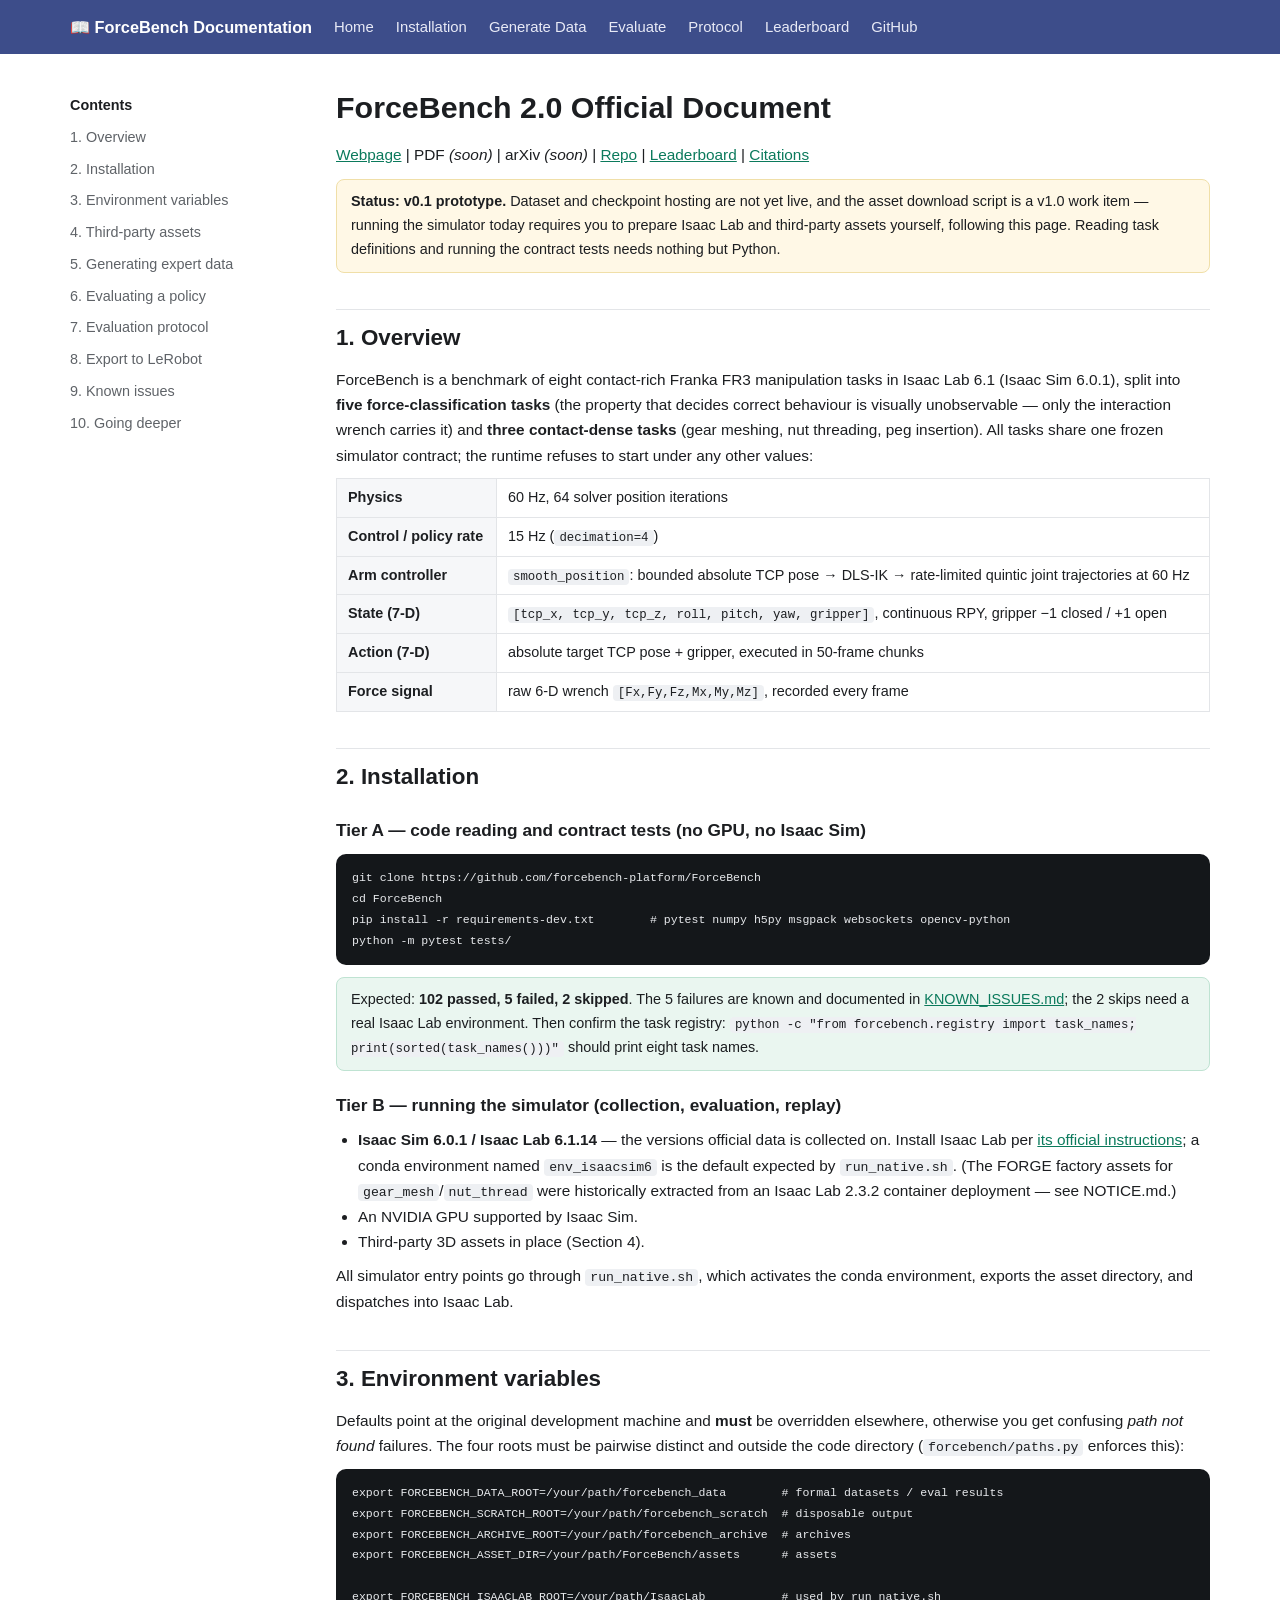
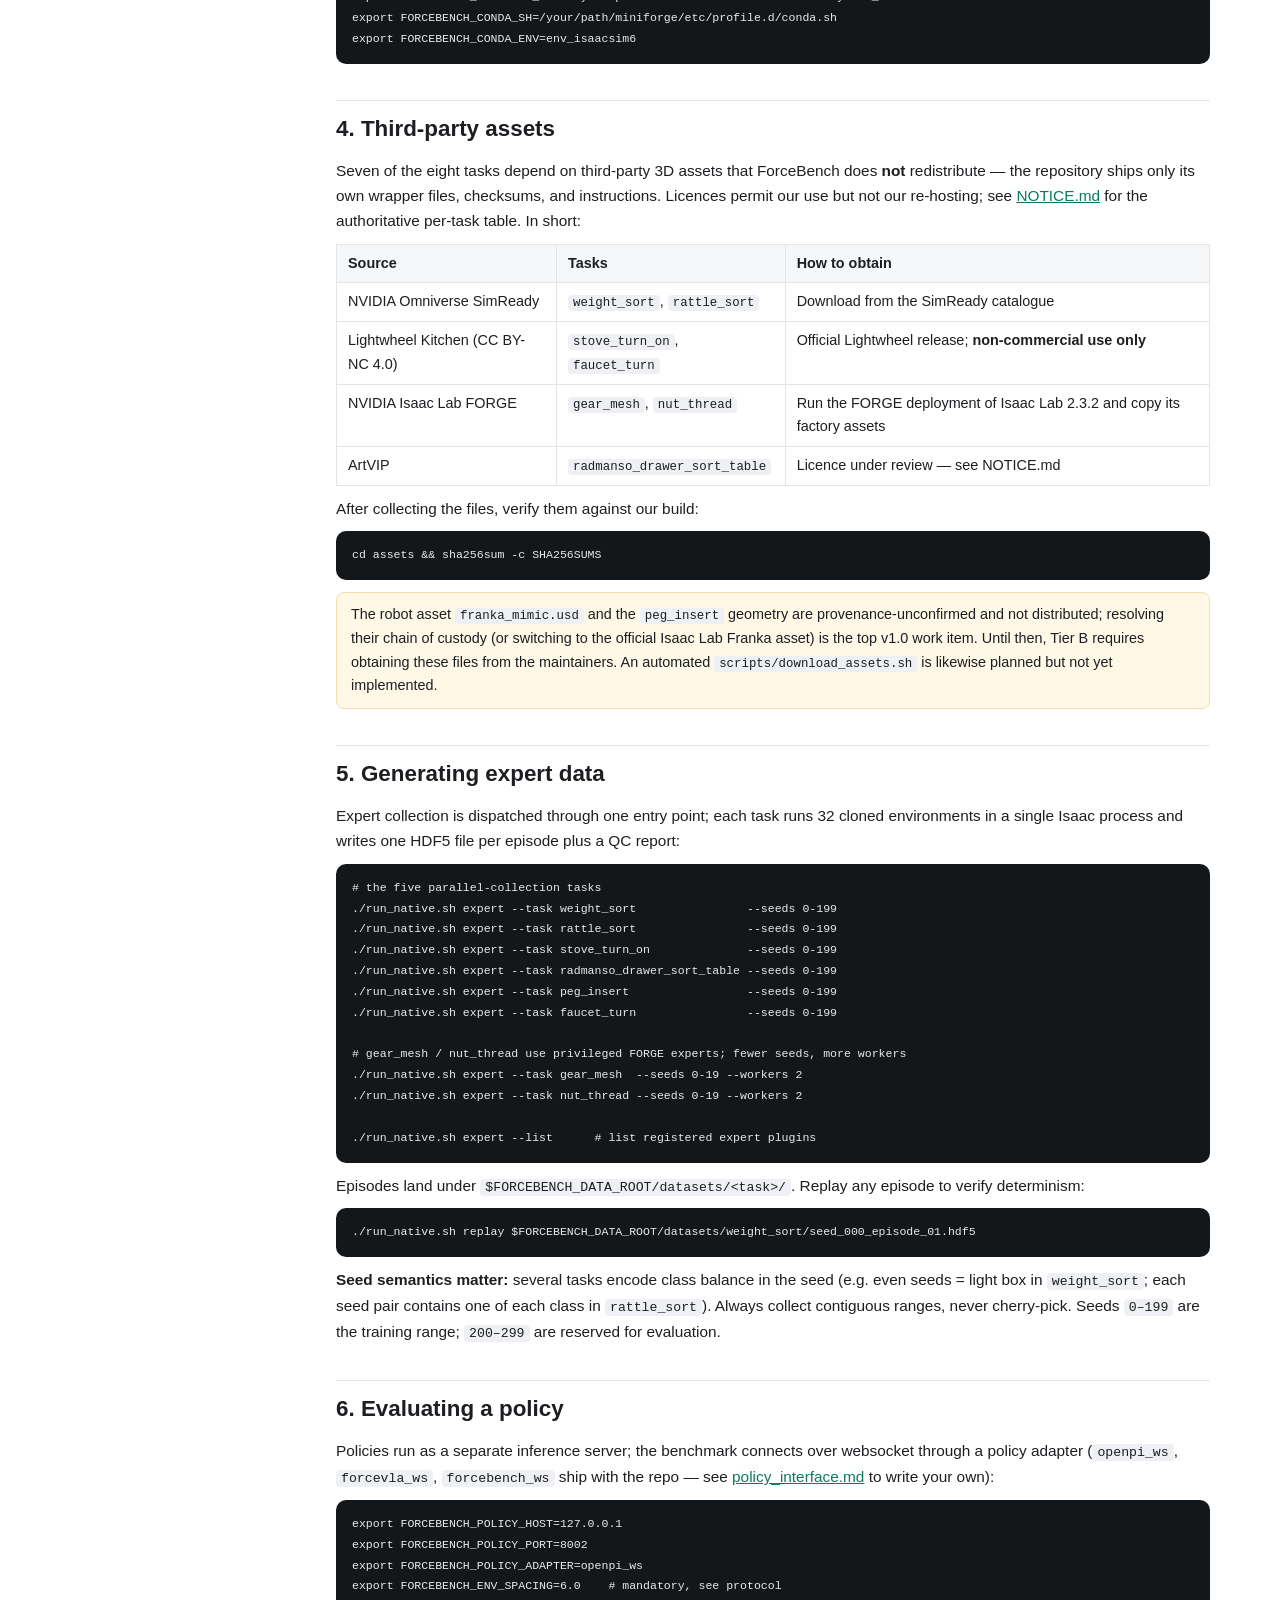
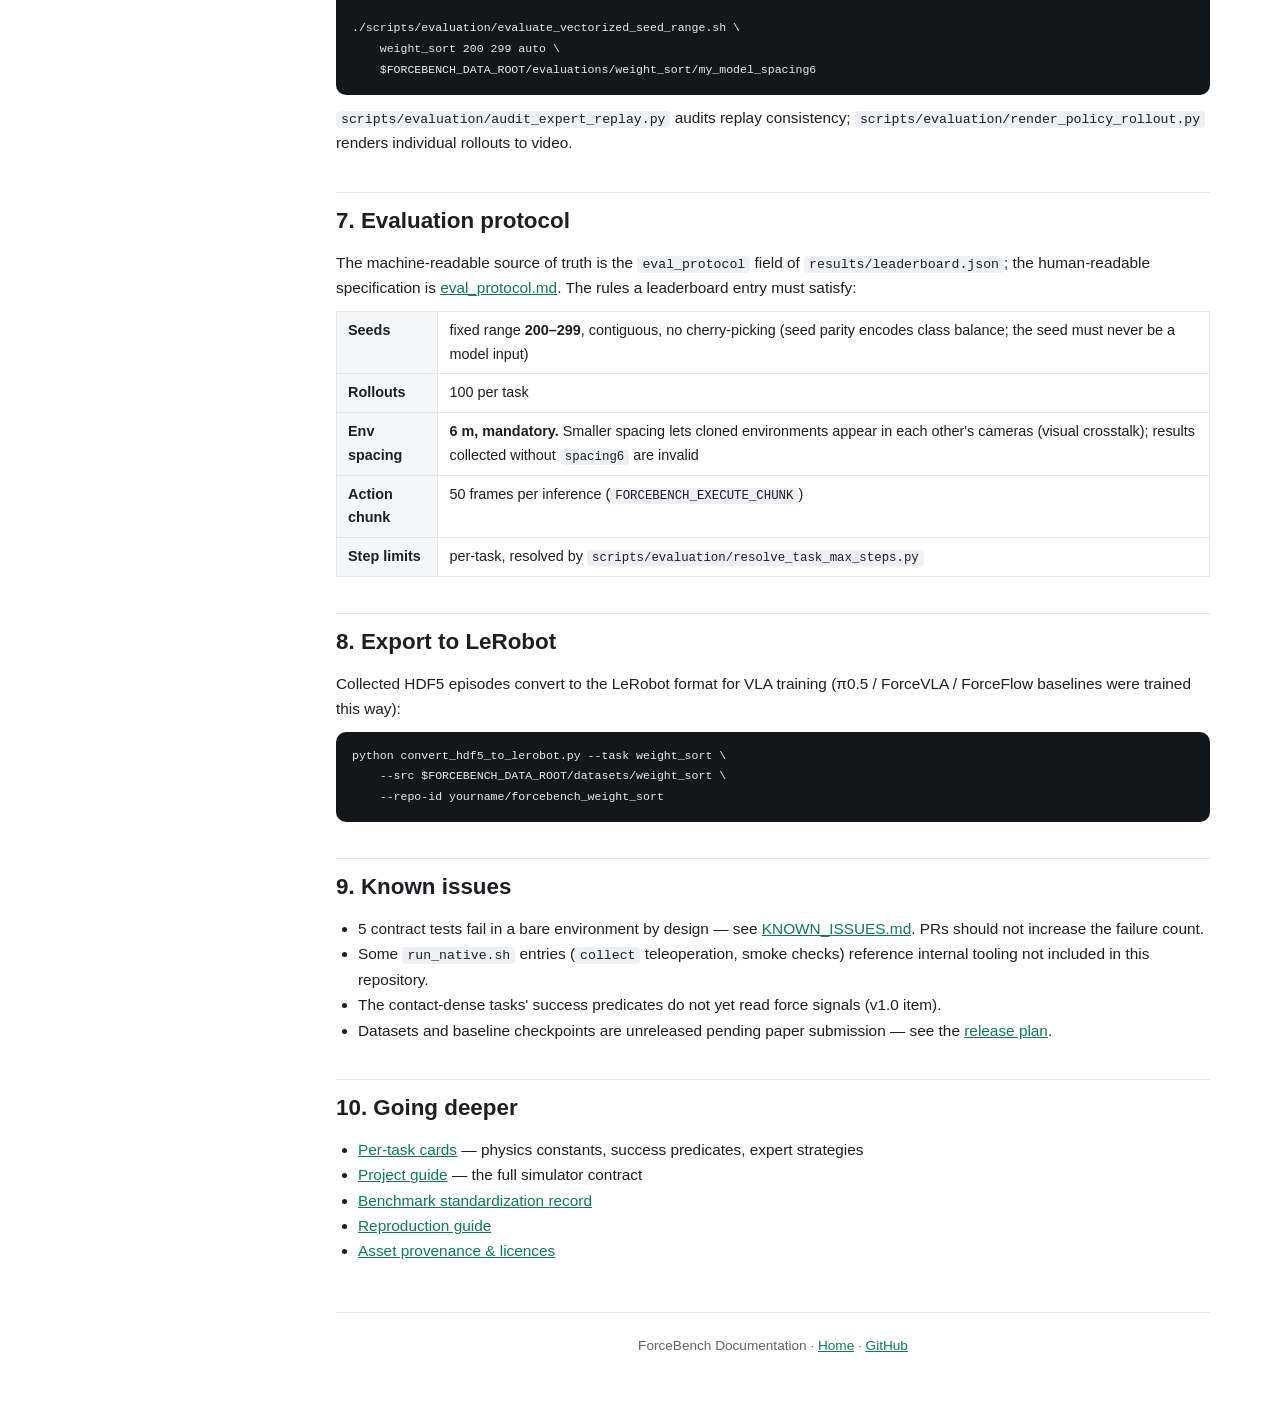
==== doc/index.html @ afa273bd "ForceBench website: landing, document, leaderboard Moved from pkuhanxuan/ForceBench web/ to the orga" ====
<!DOCTYPE html>
<html lang="en">
<head>
<meta charset="utf-8">
<meta name="viewport" content="width=device-width, initial-scale=1">
<title>ForceBench Documentation</title>
<style>
  :root{--ink:#1c1e21;--muted:#5f6368;--accent:#0b7a5c;--accent2:#5b4b8a;
        --bar:#3d4d8a;--card:#f6f7f9;--line:#e3e5e8}
  *{box-sizing:border-box;margin:0;padding:0}
  body{font-family:-apple-system,"Segoe UI",Roboto,Helvetica,Arial,sans-serif;color:var(--ink);line-height:1.65;background:#fff}
  nav{background:var(--bar);color:#fff;position:sticky;top:0;z-index:5}
  nav .inner{max-width:1180px;margin:0 auto;padding:0 20px;display:flex;align-items:center;gap:22px;height:54px;flex-wrap:wrap}
  nav a{color:#e8eaf6;text-decoration:none;font-size:.93rem}
  nav a:hover{color:#fff}
  nav .brand{font-weight:700;font-size:1.02rem;color:#fff}
  .layout{max-width:1180px;margin:0 auto;padding:28px 20px;display:grid;grid-template-columns:230px minmax(0,1fr);gap:36px}
  aside{position:sticky;top:70px;align-self:start;font-size:.9rem}
  aside a{display:block;color:var(--muted);text-decoration:none;padding:4px 0}
  aside a:hover{color:var(--accent)}
  aside .h{font-weight:700;color:var(--ink);margin:12px 0 4px}
  main h1{font-size:1.9rem;margin-bottom:10px}
  main h2{font-size:1.4rem;margin:36px 0 10px;padding-top:10px;border-top:1px solid var(--line)}
  main h3{font-size:1.08rem;margin:20px 0 6px}
  main p,main li{font-size:.96rem}
  main ul,main ol{padding-left:22px;margin:8px 0}
  .tablewrap{overflow-x:auto;margin:10px 0}
  table{border-collapse:collapse;width:100%;font-size:.9rem}
  th,td{border:1px solid var(--line);padding:7px 11px;text-align:left;vertical-align:top}
  th{background:var(--card)}
  code{font-family:Consolas,Menlo,monospace;font-size:.86em;background:#eef0f3;padding:1px 5px;border-radius:4px}
  pre{background:#14171a;color:#e8eaed;border-radius:10px;padding:14px 16px;overflow-x:auto;
      font-family:Consolas,Menlo,monospace;font-size:.84rem;line-height:1.55;margin:10px 0}
  pre code{background:none;padding:0;color:inherit}
  .note{background:#fff8e6;border:1px solid #f0dfa8;border-radius:8px;padding:10px 14px;font-size:.9rem;margin:12px 0}
  .ok{background:#eaf6f0;border:1px solid #bfe3d2;border-radius:8px;padding:10px 14px;font-size:.9rem;margin:12px 0}
  a{color:var(--accent)}
  footer{border-top:1px solid var(--line);margin-top:48px;padding:22px 0;text-align:center;color:var(--muted);font-size:.85rem}
  @media(max-width:820px){.layout{grid-template-columns:1fr}aside{position:static}}
</style>
</head>
<body>
<nav><div class="inner">
  <a class="brand" href="../index.html">&#128214; ForceBench Documentation</a>
  <a href="../index.html">Home</a>
  <a href="#install">Installation</a>
  <a href="#generate">Generate Data</a>
  <a href="#evaluate">Evaluate</a>
  <a href="#protocol">Protocol</a>
  <a href="../leaderboard.html">Leaderboard</a>
  <a href="https://github.com/forcebench-platform/ForceBench">GitHub</a>
</div></nav>

<div class="layout">
<aside>
  <div class="h">Contents</div>
  <a href="#overview">1. Overview</a>
  <a href="#install">2. Installation</a>
  <a href="#env">3. Environment variables</a>
  <a href="#assets">4. Third-party assets</a>
  <a href="#generate">5. Generating expert data</a>
  <a href="#evaluate">6. Evaluating a policy</a>
  <a href="#protocol">7. Evaluation protocol</a>
  <a href="#lerobot">8. Export to LeRobot</a>
  <a href="#issues">9. Known issues</a>
  <a href="#deeper">10. Going deeper</a>
</aside>

<main>
<h1>ForceBench 2.0 Official Document</h1>
<p><a href="../index.html">Webpage</a> | PDF <i>(soon)</i> | arXiv <i>(soon)</i> |
<a href="https://github.com/forcebench-platform/ForceBench">Repo</a> |
<a href="../leaderboard.html">Leaderboard</a> |
<a href="../index.html#citation">Citations</a></p>

<div class="note"><b>Status: v0.1 prototype.</b> Dataset and checkpoint hosting are not yet live, and
the asset download script is a v1.0 work item &mdash; running the simulator today requires you to
prepare Isaac&nbsp;Lab and third-party assets yourself, following this page. Reading task definitions
and running the contract tests needs nothing but Python.</div>

<h2 id="overview">1. Overview</h2>
<p>ForceBench is a benchmark of eight contact-rich Franka&nbsp;FR3 manipulation tasks in
Isaac&nbsp;Lab&nbsp;6.1 (Isaac&nbsp;Sim&nbsp;6.0.1), split into <b>five force-classification tasks</b> (the property that decides correct
behaviour is visually unobservable &mdash; only the interaction wrench carries it) and
<b>three contact-dense tasks</b> (gear meshing, nut threading, peg insertion). All tasks share one
frozen simulator contract; the runtime refuses to start under any other values:</p>
<div class="tablewrap"><table>
<tr><th>Physics</th><td>60&nbsp;Hz, 64 solver position iterations</td></tr>
<tr><th>Control / policy rate</th><td>15&nbsp;Hz (<code>decimation=4</code>)</td></tr>
<tr><th>Arm controller</th><td><code>smooth_position</code>: bounded absolute TCP pose &rarr; DLS-IK &rarr; rate-limited quintic joint trajectories at 60&nbsp;Hz</td></tr>
<tr><th>State (7-D)</th><td><code>[tcp_x, tcp_y, tcp_z, roll, pitch, yaw, gripper]</code>, continuous RPY, gripper &minus;1 closed / +1 open</td></tr>
<tr><th>Action (7-D)</th><td>absolute target TCP pose + gripper, executed in 50-frame chunks</td></tr>
<tr><th>Force signal</th><td>raw 6-D wrench <code>[Fx,Fy,Fz,Mx,My,Mz]</code>, recorded every frame</td></tr>
</table></div>

<h2 id="install">2. Installation</h2>
<h3>Tier A &mdash; code reading and contract tests (no GPU, no Isaac Sim)</h3>
<pre><code>git clone https://github.com/forcebench-platform/ForceBench
cd ForceBench
pip install -r requirements-dev.txt        # pytest numpy h5py msgpack websockets opencv-python
python -m pytest tests/</code></pre>
<div class="ok">Expected: <b>102 passed, 5 failed, 2 skipped</b>. The 5 failures are known and
documented in <a href="https://github.com/forcebench-platform/ForceBench/blob/main/KNOWN_ISSUES.md">KNOWN_ISSUES.md</a>;
the 2 skips need a real Isaac Lab environment. Then confirm the task registry:
<code>python -c "from forcebench.registry import task_names; print(sorted(task_names()))"</code>
should print eight task names.</div>

<h3>Tier B &mdash; running the simulator (collection, evaluation, replay)</h3>
<ul>
  <li><b>Isaac Sim 6.0.1 / Isaac Lab 6.1.14</b> &mdash; the versions official data is collected on.
      Install Isaac Lab per
      <a href="https://isaac-sim.github.io/IsaacLab/">its official instructions</a>; a conda environment
      named <code>env_isaacsim6</code> is the default expected by <code>run_native.sh</code>.
      (The FORGE factory assets for <code>gear_mesh</code>/<code>nut_thread</code> were historically
      extracted from an Isaac&nbsp;Lab&nbsp;2.3.2 container deployment &mdash; see NOTICE.md.)</li>
  <li>An NVIDIA GPU supported by Isaac Sim.</li>
  <li>Third-party 3D assets in place (Section 4).</li>
</ul>
<p>All simulator entry points go through <code>run_native.sh</code>, which activates the conda
environment, exports the asset directory, and dispatches into Isaac Lab.</p>

<h2 id="env">3. Environment variables</h2>
<p>Defaults point at the original development machine and <b>must</b> be overridden elsewhere,
otherwise you get confusing <i>path not found</i> failures. The four roots must be pairwise distinct
and outside the code directory (<code>forcebench/paths.py</code> enforces this):</p>
<pre><code>export FORCEBENCH_DATA_ROOT=/your/path/forcebench_data        # formal datasets / eval results
export FORCEBENCH_SCRATCH_ROOT=/your/path/forcebench_scratch  # disposable output
export FORCEBENCH_ARCHIVE_ROOT=/your/path/forcebench_archive  # archives
export FORCEBENCH_ASSET_DIR=/your/path/ForceBench/assets      # assets

export FORCEBENCH_ISAACLAB_ROOT=/your/path/IsaacLab           # used by run_native.sh
export FORCEBENCH_CONDA_SH=/your/path/miniforge/etc/profile.d/conda.sh
export FORCEBENCH_CONDA_ENV=env_isaacsim6</code></pre>

<h2 id="assets">4. Third-party assets</h2>
<p>Seven of the eight tasks depend on third-party 3D assets that ForceBench does <b>not</b>
redistribute &mdash; the repository ships only its own wrapper files, checksums, and instructions.
Licences permit our use but not our re-hosting; see
<a href="https://github.com/forcebench-platform/ForceBench/blob/main/NOTICE.md">NOTICE.md</a> for the
authoritative per-task table. In short:</p>
<div class="tablewrap"><table>
<tr><th>Source</th><th>Tasks</th><th>How to obtain</th></tr>
<tr><td>NVIDIA Omniverse SimReady</td><td><code>weight_sort</code>, <code>rattle_sort</code></td><td>Download from the SimReady catalogue</td></tr>
<tr><td>Lightwheel Kitchen (CC&nbsp;BY-NC&nbsp;4.0)</td><td><code>stove_turn_on</code>, <code>faucet_turn</code></td><td>Official Lightwheel release; <b>non-commercial use only</b></td></tr>
<tr><td>NVIDIA Isaac Lab FORGE</td><td><code>gear_mesh</code>, <code>nut_thread</code></td><td>Run the FORGE deployment of Isaac Lab 2.3.2 and copy its factory assets</td></tr>
<tr><td>ArtVIP</td><td><code>radmanso_drawer_sort_table</code></td><td>Licence under review &mdash; see NOTICE.md</td></tr>
</table></div>
<p>After collecting the files, verify them against our build:</p>
<pre><code>cd assets &amp;&amp; sha256sum -c SHA256SUMS</code></pre>
<div class="note">The robot asset <code>franka_mimic.usd</code> and the <code>peg_insert</code>
geometry are provenance-unconfirmed and not distributed; resolving their chain of custody (or
switching to the official Isaac Lab Franka asset) is the top v1.0 work item. Until then, Tier B
requires obtaining these files from the maintainers. An automated
<code>scripts/download_assets.sh</code> is likewise planned but not yet implemented.</div>

<h2 id="generate">5. Generating expert data</h2>
<p>Expert collection is dispatched through one entry point; each task runs 32 cloned environments
in a single Isaac process and writes one HDF5 file per episode plus a QC report:</p>
<pre><code># the five parallel-collection tasks
./run_native.sh expert --task weight_sort                --seeds 0-199
./run_native.sh expert --task rattle_sort                --seeds 0-199
./run_native.sh expert --task stove_turn_on              --seeds 0-199
./run_native.sh expert --task radmanso_drawer_sort_table --seeds 0-199
./run_native.sh expert --task peg_insert                 --seeds 0-199
./run_native.sh expert --task faucet_turn                --seeds 0-199

# gear_mesh / nut_thread use privileged FORGE experts; fewer seeds, more workers
./run_native.sh expert --task gear_mesh  --seeds 0-19 --workers 2
./run_native.sh expert --task nut_thread --seeds 0-19 --workers 2

./run_native.sh expert --list      # list registered expert plugins</code></pre>
<p>Episodes land under <code>$FORCEBENCH_DATA_ROOT/datasets/&lt;task&gt;/</code>. Replay any episode to
verify determinism:</p>
<pre><code>./run_native.sh replay $FORCEBENCH_DATA_ROOT/datasets/weight_sort/seed_000_episode_01.hdf5</code></pre>
<p><b>Seed semantics matter:</b> several tasks encode class balance in the seed (e.g. even seeds =
light box in <code>weight_sort</code>; each seed pair contains one of each class in
<code>rattle_sort</code>). Always collect contiguous ranges, never cherry-pick. Seeds
<code>0&ndash;199</code> are the training range; <code>200&ndash;299</code> are reserved for evaluation.</p>

<h2 id="evaluate">6. Evaluating a policy</h2>
<p>Policies run as a separate inference server; the benchmark connects over websocket through a
policy adapter (<code>openpi_ws</code>, <code>forcevla_ws</code>, <code>forcebench_ws</code> ship with
the repo &mdash; see
<a href="https://github.com/forcebench-platform/ForceBench/blob/main/docs/policy_interface.md">policy_interface.md</a>
to write your own):</p>
<pre><code>export FORCEBENCH_POLICY_HOST=127.0.0.1
export FORCEBENCH_POLICY_PORT=8002
export FORCEBENCH_POLICY_ADAPTER=openpi_ws
export FORCEBENCH_ENV_SPACING=6.0    # mandatory, see protocol

./scripts/evaluation/evaluate_vectorized_seed_range.sh \
    weight_sort 200 299 auto \
    $FORCEBENCH_DATA_ROOT/evaluations/weight_sort/my_model_spacing6</code></pre>
<p><code>scripts/evaluation/audit_expert_replay.py</code> audits replay consistency;
<code>scripts/evaluation/render_policy_rollout.py</code> renders individual rollouts to video.</p>

<h2 id="protocol">7. Evaluation protocol</h2>
<p>The machine-readable source of truth is the <code>eval_protocol</code> field of
<code>results/leaderboard.json</code>; the human-readable specification is
<a href="https://github.com/forcebench-platform/ForceBench/blob/main/docs/eval_protocol.md">eval_protocol.md</a>.
The rules a leaderboard entry must satisfy:</p>
<div class="tablewrap"><table>
<tr><th>Seeds</th><td>fixed range <b>200&ndash;299</b>, contiguous, no cherry-picking (seed parity encodes class balance; the seed must never be a model input)</td></tr>
<tr><th>Rollouts</th><td>100 per task</td></tr>
<tr><th>Env spacing</th><td><b>6&nbsp;m, mandatory.</b> Smaller spacing lets cloned environments appear in each other's cameras (visual crosstalk); results collected without <code>spacing6</code> are invalid</td></tr>
<tr><th>Action chunk</th><td>50 frames per inference (<code>FORCEBENCH_EXECUTE_CHUNK</code>)</td></tr>
<tr><th>Step limits</th><td>per-task, resolved by <code>scripts/evaluation/resolve_task_max_steps.py</code></td></tr>
</table></div>

<h2 id="lerobot">8. Export to LeRobot</h2>
<p>Collected HDF5 episodes convert to the LeRobot format for VLA training
(&pi;0.5 / ForceVLA / ForceFlow baselines were trained this way):</p>
<pre><code>python convert_hdf5_to_lerobot.py --task weight_sort \
    --src $FORCEBENCH_DATA_ROOT/datasets/weight_sort \
    --repo-id yourname/forcebench_weight_sort</code></pre>

<h2 id="issues">9. Known issues</h2>
<ul>
  <li>5 contract tests fail in a bare environment by design &mdash; see
      <a href="https://github.com/forcebench-platform/ForceBench/blob/main/KNOWN_ISSUES.md">KNOWN_ISSUES.md</a>.
      PRs should not increase the failure count.</li>
  <li>Some <code>run_native.sh</code> entries (<code>collect</code> teleoperation, smoke checks)
      reference internal tooling not included in this repository.</li>
  <li>The contact-dense tasks' success predicates do not yet read force signals (v1.0 item).</li>
  <li>Datasets and baseline checkpoints are unreleased pending paper submission &mdash; see the
      <a href="https://github.com/forcebench-platform/ForceBench/blob/main/docs/release_plan.md">release plan</a>.</li>
</ul>

<h2 id="deeper">10. Going deeper</h2>
<ul>
  <li><a href="https://github.com/forcebench-platform/ForceBench/blob/main/docs/tasks/README.md">Per-task cards</a> &mdash; physics constants, success predicates, expert strategies</li>
  <li><a href="https://github.com/forcebench-platform/ForceBench/blob/main/docs/developer/project_guide.md">Project guide</a> &mdash; the full simulator contract</li>
  <li><a href="https://github.com/forcebench-platform/ForceBench/blob/main/docs/developer/benchmark_standardization.md">Benchmark standardization record</a></li>
  <li><a href="https://github.com/forcebench-platform/ForceBench/blob/main/docs/reproduce.md">Reproduction guide</a></li>
  <li><a href="https://github.com/forcebench-platform/ForceBench/blob/main/NOTICE.md">Asset provenance &amp; licences</a></li>
</ul>

<footer>ForceBench Documentation &middot; <a href="../index.html">Home</a> &middot;
<a href="https://github.com/forcebench-platform/ForceBench">GitHub</a></footer>
</main>
</div>
</body>
</html>
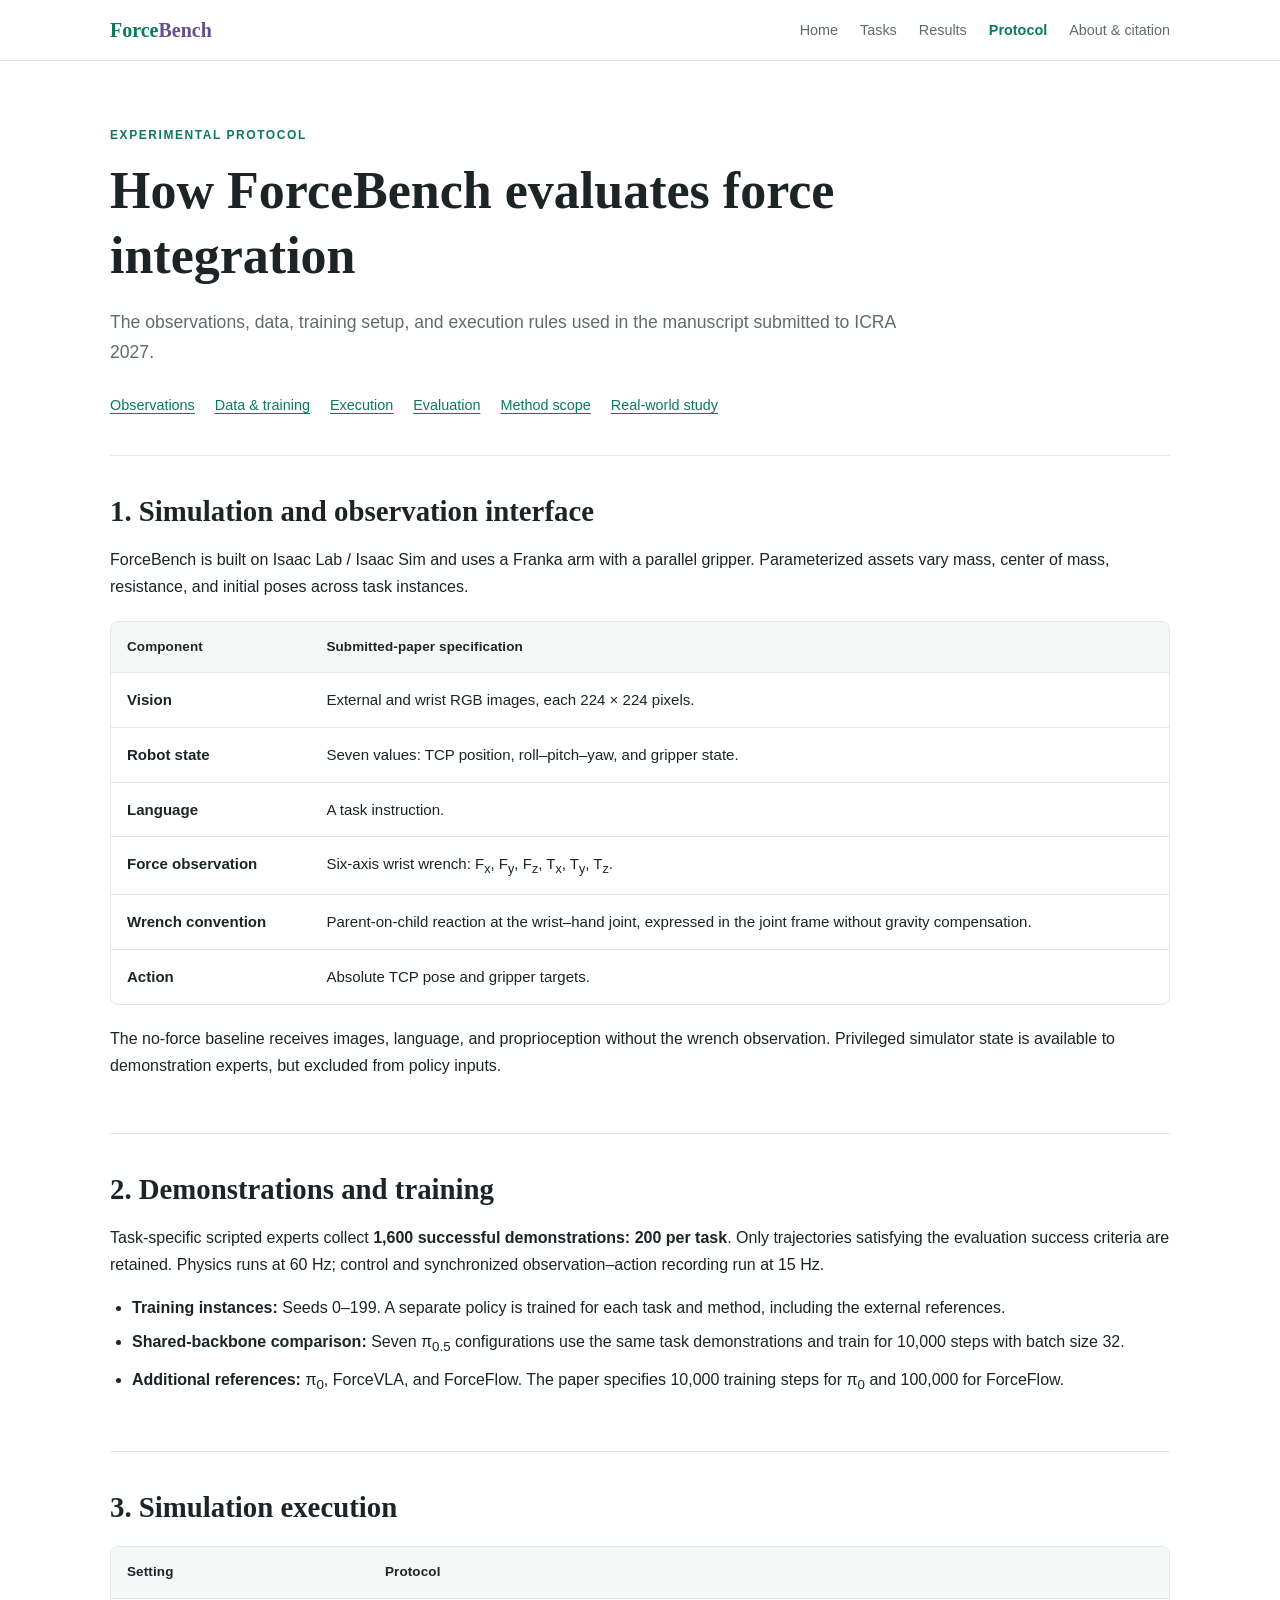
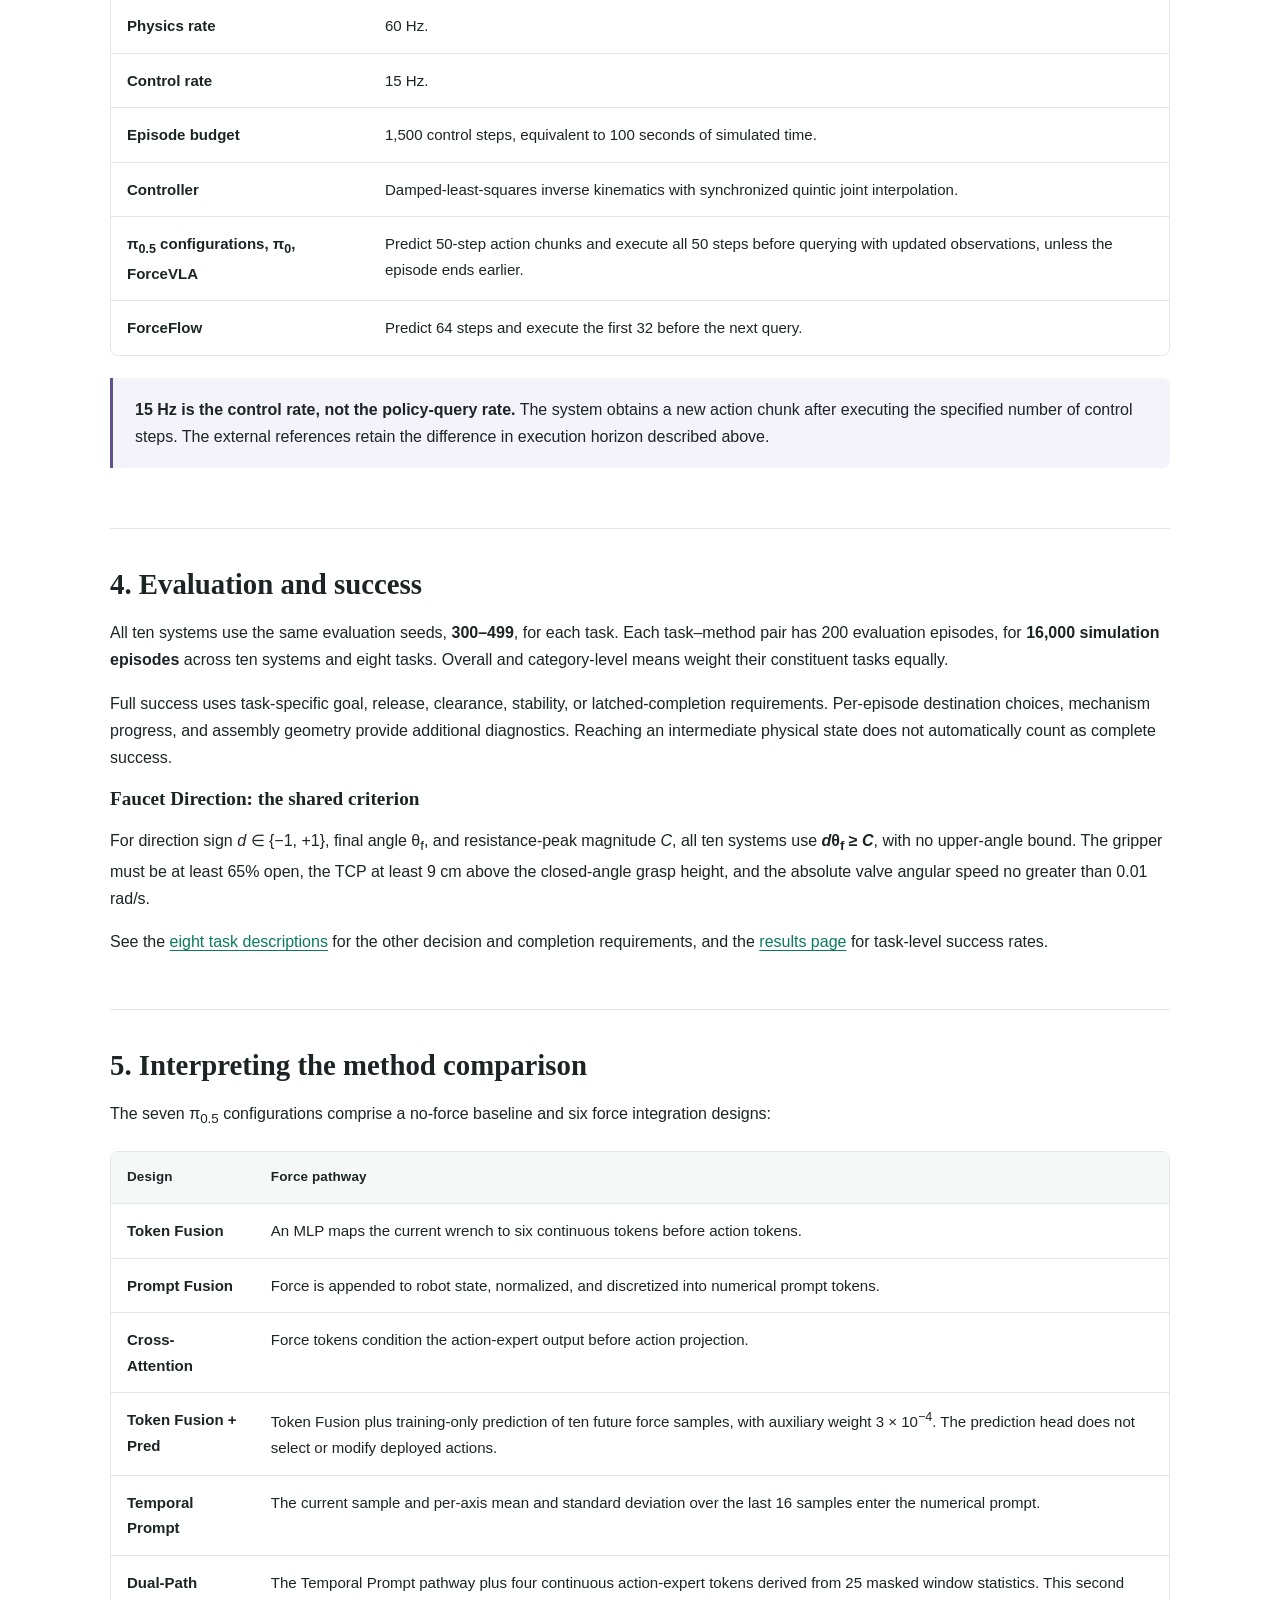
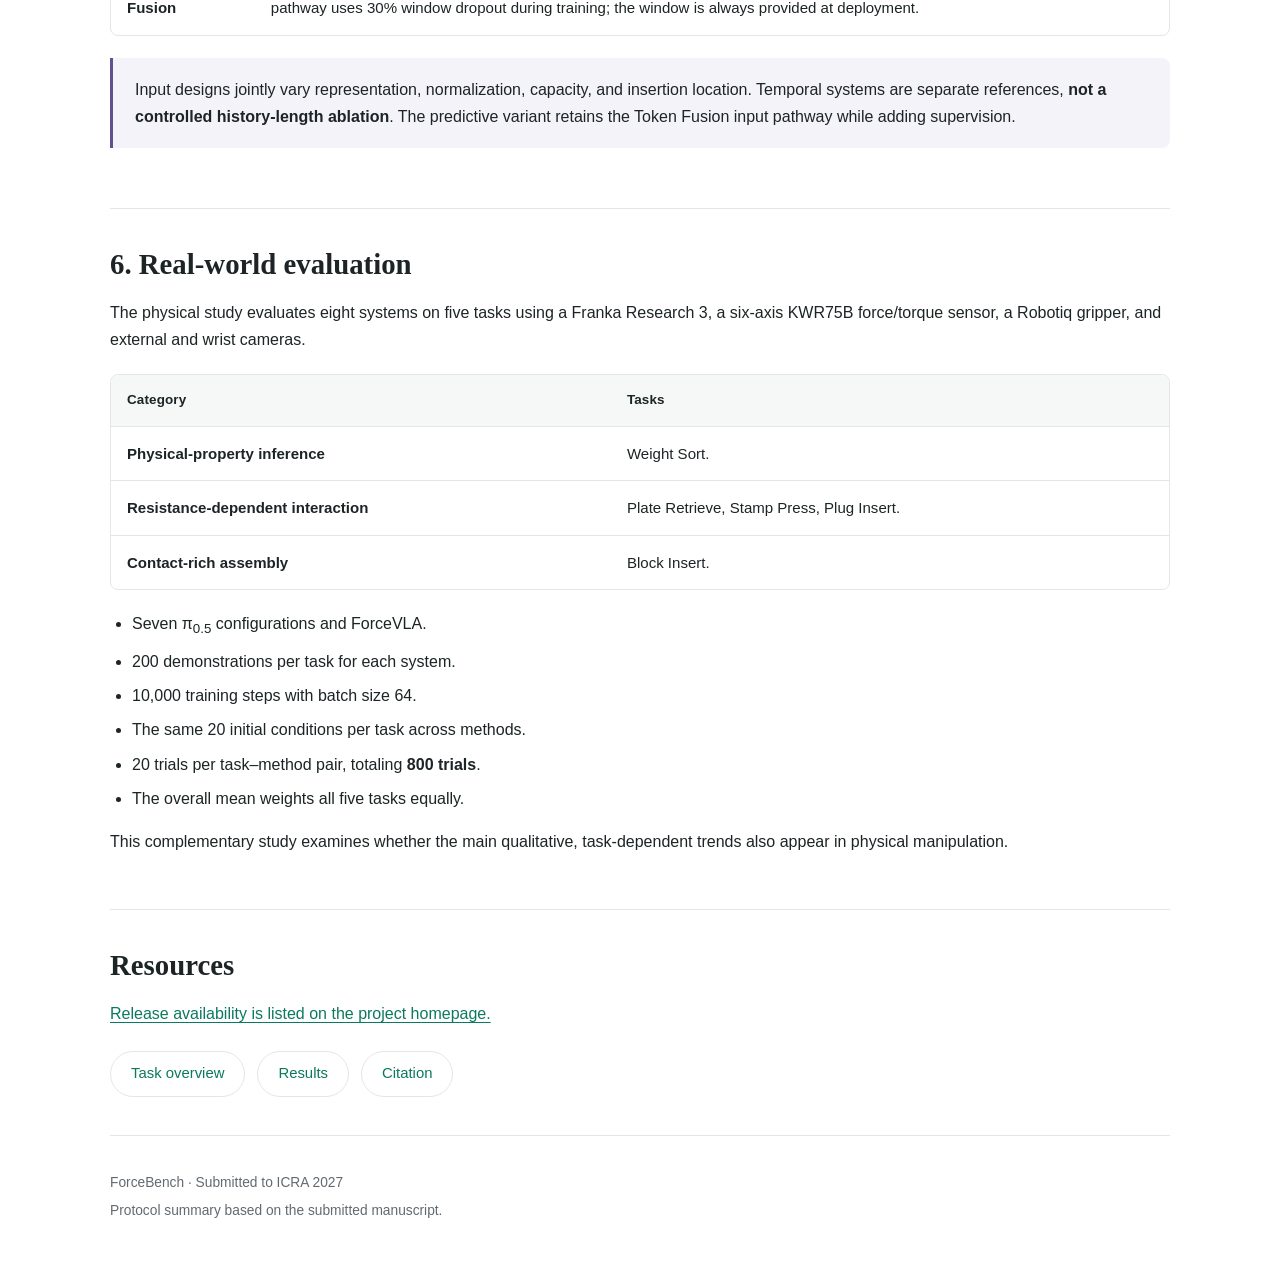
==== commit e03370dc: "Align ForceBench project website with ICRA 2027 submitted manuscript" ====
--- a/doc/index.html
+++ b/doc/index.html
@@ -1,243 +1,12 @@
-<!DOCTYPE html>
+<!doctype html>
 <html lang="en">
-<head>
-<meta charset="utf-8">
-<meta name="viewport" content="width=device-width, initial-scale=1">
-<title>ForceBench Documentation</title>
-<style>
-  :root{--ink:#1c1e21;--muted:#5f6368;--accent:#0b7a5c;--accent2:#5b4b8a;
-        --bar:#3d4d8a;--card:#f6f7f9;--line:#e3e5e8}
-  *{box-sizing:border-box;margin:0;padding:0}
-  body{font-family:-apple-system,"Segoe UI",Roboto,Helvetica,Arial,sans-serif;color:var(--ink);line-height:1.65;background:#fff}
-  nav{background:var(--bar);color:#fff;position:sticky;top:0;z-index:5}
-  nav .inner{max-width:1180px;margin:0 auto;padding:0 20px;display:flex;align-items:center;gap:22px;height:54px;flex-wrap:wrap}
-  nav a{color:#e8eaf6;text-decoration:none;font-size:.93rem}
-  nav a:hover{color:#fff}
-  nav .brand{font-weight:700;font-size:1.02rem;color:#fff}
-  .layout{max-width:1180px;margin:0 auto;padding:28px 20px;display:grid;grid-template-columns:230px minmax(0,1fr);gap:36px}
-  aside{position:sticky;top:70px;align-self:start;font-size:.9rem}
-  aside a{display:block;color:var(--muted);text-decoration:none;padding:4px 0}
-  aside a:hover{color:var(--accent)}
-  aside .h{font-weight:700;color:var(--ink);margin:12px 0 4px}
-  main h1{font-size:1.9rem;margin-bottom:10px}
-  main h2{font-size:1.4rem;margin:36px 0 10px;padding-top:10px;border-top:1px solid var(--line)}
-  main h3{font-size:1.08rem;margin:20px 0 6px}
-  main p,main li{font-size:.96rem}
-  main ul,main ol{padding-left:22px;margin:8px 0}
-  .tablewrap{overflow-x:auto;margin:10px 0}
-  table{border-collapse:collapse;width:100%;font-size:.9rem}
-  th,td{border:1px solid var(--line);padding:7px 11px;text-align:left;vertical-align:top}
-  th{background:var(--card)}
-  code{font-family:Consolas,Menlo,monospace;font-size:.86em;background:#eef0f3;padding:1px 5px;border-radius:4px}
-  pre{background:#14171a;color:#e8eaed;border-radius:10px;padding:14px 16px;overflow-x:auto;
-      font-family:Consolas,Menlo,monospace;font-size:.84rem;line-height:1.55;margin:10px 0}
-  pre code{background:none;padding:0;color:inherit}
-  .note{background:#fff8e6;border:1px solid #f0dfa8;border-radius:8px;padding:10px 14px;font-size:.9rem;margin:12px 0}
-  .ok{background:#eaf6f0;border:1px solid #bfe3d2;border-radius:8px;padding:10px 14px;font-size:.9rem;margin:12px 0}
-  a{color:var(--accent)}
-  footer{border-top:1px solid var(--line);margin-top:48px;padding:22px 0;text-align:center;color:var(--muted);font-size:.85rem}
-  @media(max-width:820px){.layout{grid-template-columns:1fr}aside{position:static}}
-</style>
-</head>
-<body>
-<nav><div class="inner">
-  <a class="brand" href="../index.html">&#128214; ForceBench Documentation</a>
-  <a href="../index.html">Home</a>
-  <a href="#install">Installation</a>
-  <a href="#generate">Generate Data</a>
-  <a href="#evaluate">Evaluate</a>
-  <a href="#protocol">Protocol</a>
-  <a href="../leaderboard.html">Leaderboard</a>
-  <a href="https://github.com/forcebench-platform/ForceBench">GitHub</a>
-</div></nav>
-
-<div class="layout">
-<aside>
-  <div class="h">Contents</div>
-  <a href="#overview">1. Overview</a>
-  <a href="#install">2. Installation</a>
-  <a href="#env">3. Environment variables</a>
-  <a href="#assets">4. Third-party assets</a>
-  <a href="#generate">5. Generating expert data</a>
-  <a href="#evaluate">6. Evaluating a policy</a>
-  <a href="#protocol">7. Evaluation protocol</a>
-  <a href="#lerobot">8. Export to LeRobot</a>
-  <a href="#issues">9. Known issues</a>
-  <a href="#deeper">10. Going deeper</a>
-</aside>
-
-<main>
-<h1>ForceBench 2.0 Official Document</h1>
-<p><a href="../index.html">Webpage</a> | PDF <i>(soon)</i> | arXiv <i>(soon)</i> |
-<a href="https://github.com/forcebench-platform/ForceBench">Repo</a> |
-<a href="../leaderboard.html">Leaderboard</a> |
-<a href="../index.html#citation">Citations</a></p>
-
-<div class="note"><b>Status: v0.1 prototype.</b> Dataset and checkpoint hosting are not yet live, and
-the asset download script is a v1.0 work item &mdash; running the simulator today requires you to
-prepare Isaac&nbsp;Lab and third-party assets yourself, following this page. Reading task definitions
-and running the contract tests needs nothing but Python.</div>
-
-<h2 id="overview">1. Overview</h2>
-<p>ForceBench is a benchmark of eight contact-rich Franka&nbsp;FR3 manipulation tasks in
-Isaac&nbsp;Lab&nbsp;6.1 (Isaac&nbsp;Sim&nbsp;6.0.1), split into <b>five force-classification tasks</b> (the property that decides correct
-behaviour is visually unobservable &mdash; only the interaction wrench carries it) and
-<b>three contact-dense tasks</b> (gear meshing, nut threading, peg insertion). All tasks share one
-frozen simulator contract; the runtime refuses to start under any other values:</p>
-<div class="tablewrap"><table>
-<tr><th>Physics</th><td>60&nbsp;Hz, 64 solver position iterations</td></tr>
-<tr><th>Control / policy rate</th><td>15&nbsp;Hz (<code>decimation=4</code>)</td></tr>
-<tr><th>Arm controller</th><td><code>smooth_position</code>: bounded absolute TCP pose &rarr; DLS-IK &rarr; rate-limited quintic joint trajectories at 60&nbsp;Hz</td></tr>
-<tr><th>State (7-D)</th><td><code>[tcp_x, tcp_y, tcp_z, roll, pitch, yaw, gripper]</code>, continuous RPY, gripper &minus;1 closed / +1 open</td></tr>
-<tr><th>Action (7-D)</th><td>absolute target TCP pose + gripper, executed in 50-frame chunks</td></tr>
-<tr><th>Force signal</th><td>raw 6-D wrench <code>[Fx,Fy,Fz,Mx,My,Mz]</code>, recorded every frame</td></tr>
-</table></div>
-
-<h2 id="install">2. Installation</h2>
-<h3>Tier A &mdash; code reading and contract tests (no GPU, no Isaac Sim)</h3>
-<pre><code>git clone https://github.com/forcebench-platform/ForceBench
-cd ForceBench
-pip install -r requirements-dev.txt        # pytest numpy h5py msgpack websockets opencv-python
-python -m pytest tests/</code></pre>
-<div class="ok">Expected: <b>102 passed, 5 failed, 2 skipped</b>. The 5 failures are known and
-documented in <a href="https://github.com/forcebench-platform/ForceBench/blob/main/KNOWN_ISSUES.md">KNOWN_ISSUES.md</a>;
-the 2 skips need a real Isaac Lab environment. Then confirm the task registry:
-<code>python -c "from forcebench.registry import task_names; print(sorted(task_names()))"</code>
-should print eight task names.</div>
-
-<h3>Tier B &mdash; running the simulator (collection, evaluation, replay)</h3>
-<ul>
-  <li><b>Isaac Sim 6.0.1 / Isaac Lab 6.1.14</b> &mdash; the versions official data is collected on.
-      Install Isaac Lab per
-      <a href="https://isaac-sim.github.io/IsaacLab/">its official instructions</a>; a conda environment
-      named <code>env_isaacsim6</code> is the default expected by <code>run_native.sh</code>.
-      (The FORGE factory assets for <code>gear_mesh</code>/<code>nut_thread</code> were historically
-      extracted from an Isaac&nbsp;Lab&nbsp;2.3.2 container deployment &mdash; see NOTICE.md.)</li>
-  <li>An NVIDIA GPU supported by Isaac Sim.</li>
-  <li>Third-party 3D assets in place (Section 4).</li>
-</ul>
-<p>All simulator entry points go through <code>run_native.sh</code>, which activates the conda
-environment, exports the asset directory, and dispatches into Isaac Lab.</p>
-
-<h2 id="env">3. Environment variables</h2>
-<p>Defaults point at the original development machine and <b>must</b> be overridden elsewhere,
-otherwise you get confusing <i>path not found</i> failures. The four roots must be pairwise distinct
-and outside the code directory (<code>forcebench/paths.py</code> enforces this):</p>
-<pre><code>export FORCEBENCH_DATA_ROOT=/your/path/forcebench_data        # formal datasets / eval results
-export FORCEBENCH_SCRATCH_ROOT=/your/path/forcebench_scratch  # disposable output
-export FORCEBENCH_ARCHIVE_ROOT=/your/path/forcebench_archive  # archives
-export FORCEBENCH_ASSET_DIR=/your/path/ForceBench/assets      # assets
-
-export FORCEBENCH_ISAACLAB_ROOT=/your/path/IsaacLab           # used by run_native.sh
-export FORCEBENCH_CONDA_SH=/your/path/miniforge/etc/profile.d/conda.sh
-export FORCEBENCH_CONDA_ENV=env_isaacsim6</code></pre>
-
-<h2 id="assets">4. Third-party assets</h2>
-<p>Seven of the eight tasks depend on third-party 3D assets that ForceBench does <b>not</b>
-redistribute &mdash; the repository ships only its own wrapper files, checksums, and instructions.
-Licences permit our use but not our re-hosting; see
-<a href="https://github.com/forcebench-platform/ForceBench/blob/main/NOTICE.md">NOTICE.md</a> for the
-authoritative per-task table. In short:</p>
-<div class="tablewrap"><table>
-<tr><th>Source</th><th>Tasks</th><th>How to obtain</th></tr>
-<tr><td>NVIDIA Omniverse SimReady</td><td><code>weight_sort</code>, <code>rattle_sort</code></td><td>Download from the SimReady catalogue</td></tr>
-<tr><td>Lightwheel Kitchen (CC&nbsp;BY-NC&nbsp;4.0)</td><td><code>stove_turn_on</code>, <code>faucet_turn</code></td><td>Official Lightwheel release; <b>non-commercial use only</b></td></tr>
-<tr><td>NVIDIA Isaac Lab FORGE</td><td><code>gear_mesh</code>, <code>nut_thread</code></td><td>Run the FORGE deployment of Isaac Lab 2.3.2 and copy its factory assets</td></tr>
-<tr><td>ArtVIP</td><td><code>radmanso_drawer_sort_table</code></td><td>Licence under review &mdash; see NOTICE.md</td></tr>
-</table></div>
-<p>After collecting the files, verify them against our build:</p>
-<pre><code>cd assets &amp;&amp; sha256sum -c SHA256SUMS</code></pre>
-<div class="note">The robot asset <code>franka_mimic.usd</code> and the <code>peg_insert</code>
-geometry are provenance-unconfirmed and not distributed; resolving their chain of custody (or
-switching to the official Isaac Lab Franka asset) is the top v1.0 work item. Until then, Tier B
-requires obtaining these files from the maintainers. An automated
-<code>scripts/download_assets.sh</code> is likewise planned but not yet implemented.</div>
-
-<h2 id="generate">5. Generating expert data</h2>
-<p>Expert collection is dispatched through one entry point; each task runs 32 cloned environments
-in a single Isaac process and writes one HDF5 file per episode plus a QC report:</p>
-<pre><code># the five parallel-collection tasks
-./run_native.sh expert --task weight_sort                --seeds 0-199
-./run_native.sh expert --task rattle_sort                --seeds 0-199
-./run_native.sh expert --task stove_turn_on              --seeds 0-199
-./run_native.sh expert --task radmanso_drawer_sort_table --seeds 0-199
-./run_native.sh expert --task peg_insert                 --seeds 0-199
-./run_native.sh expert --task faucet_turn                --seeds 0-199
-
-# gear_mesh / nut_thread use privileged FORGE experts; fewer seeds, more workers
-./run_native.sh expert --task gear_mesh  --seeds 0-19 --workers 2
-./run_native.sh expert --task nut_thread --seeds 0-19 --workers 2
-
-./run_native.sh expert --list      # list registered expert plugins</code></pre>
-<p>Episodes land under <code>$FORCEBENCH_DATA_ROOT/datasets/&lt;task&gt;/</code>. Replay any episode to
-verify determinism:</p>
-<pre><code>./run_native.sh replay $FORCEBENCH_DATA_ROOT/datasets/weight_sort/seed_000_episode_01.hdf5</code></pre>
-<p><b>Seed semantics matter:</b> several tasks encode class balance in the seed (e.g. even seeds =
-light box in <code>weight_sort</code>; each seed pair contains one of each class in
-<code>rattle_sort</code>). Always collect contiguous ranges, never cherry-pick. Seeds
-<code>0&ndash;199</code> are the training range; <code>200&ndash;299</code> are reserved for evaluation.</p>
-
-<h2 id="evaluate">6. Evaluating a policy</h2>
-<p>Policies run as a separate inference server; the benchmark connects over websocket through a
-policy adapter (<code>openpi_ws</code>, <code>forcevla_ws</code>, <code>forcebench_ws</code> ship with
-the repo &mdash; see
-<a href="https://github.com/forcebench-platform/ForceBench/blob/main/docs/policy_interface.md">policy_interface.md</a>
-to write your own):</p>
-<pre><code>export FORCEBENCH_POLICY_HOST=127.0.0.1
-export FORCEBENCH_POLICY_PORT=8002
-export FORCEBENCH_POLICY_ADAPTER=openpi_ws
-export FORCEBENCH_ENV_SPACING=6.0    # mandatory, see protocol
-
-./scripts/evaluation/evaluate_vectorized_seed_range.sh \
-    weight_sort 200 299 auto \
-    $FORCEBENCH_DATA_ROOT/evaluations/weight_sort/my_model_spacing6</code></pre>
-<p><code>scripts/evaluation/audit_expert_replay.py</code> audits replay consistency;
-<code>scripts/evaluation/render_policy_rollout.py</code> renders individual rollouts to video.</p>
-
-<h2 id="protocol">7. Evaluation protocol</h2>
-<p>The machine-readable source of truth is the <code>eval_protocol</code> field of
-<code>results/leaderboard.json</code>; the human-readable specification is
-<a href="https://github.com/forcebench-platform/ForceBench/blob/main/docs/eval_protocol.md">eval_protocol.md</a>.
-The rules a leaderboard entry must satisfy:</p>
-<div class="tablewrap"><table>
-<tr><th>Seeds</th><td>fixed range <b>200&ndash;299</b>, contiguous, no cherry-picking (seed parity encodes class balance; the seed must never be a model input)</td></tr>
-<tr><th>Rollouts</th><td>100 per task</td></tr>
-<tr><th>Env spacing</th><td><b>6&nbsp;m, mandatory.</b> Smaller spacing lets cloned environments appear in each other's cameras (visual crosstalk); results collected without <code>spacing6</code> are invalid</td></tr>
-<tr><th>Action chunk</th><td>50 frames per inference (<code>FORCEBENCH_EXECUTE_CHUNK</code>)</td></tr>
-<tr><th>Step limits</th><td>per-task, resolved by <code>scripts/evaluation/resolve_task_max_steps.py</code></td></tr>
-</table></div>
-
-<h2 id="lerobot">8. Export to LeRobot</h2>
-<p>Collected HDF5 episodes convert to the LeRobot format for VLA training
-(&pi;0.5 / ForceVLA / ForceFlow baselines were trained this way):</p>
-<pre><code>python convert_hdf5_to_lerobot.py --task weight_sort \
-    --src $FORCEBENCH_DATA_ROOT/datasets/weight_sort \
-    --repo-id yourname/forcebench_weight_sort</code></pre>
-
-<h2 id="issues">9. Known issues</h2>
-<ul>
-  <li>5 contract tests fail in a bare environment by design &mdash; see
-      <a href="https://github.com/forcebench-platform/ForceBench/blob/main/KNOWN_ISSUES.md">KNOWN_ISSUES.md</a>.
-      PRs should not increase the failure count.</li>
-  <li>Some <code>run_native.sh</code> entries (<code>collect</code> teleoperation, smoke checks)
-      reference internal tooling not included in this repository.</li>
-  <li>The contact-dense tasks' success predicates do not yet read force signals (v1.0 item).</li>
-  <li>Datasets and baseline checkpoints are unreleased pending paper submission &mdash; see the
-      <a href="https://github.com/forcebench-platform/ForceBench/blob/main/docs/release_plan.md">release plan</a>.</li>
-</ul>
-
-<h2 id="deeper">10. Going deeper</h2>
-<ul>
-  <li><a href="https://github.com/forcebench-platform/ForceBench/blob/main/docs/tasks/README.md">Per-task cards</a> &mdash; physics constants, success predicates, expert strategies</li>
-  <li><a href="https://github.com/forcebench-platform/ForceBench/blob/main/docs/developer/project_guide.md">Project guide</a> &mdash; the full simulator contract</li>
-  <li><a href="https://github.com/forcebench-platform/ForceBench/blob/main/docs/developer/benchmark_standardization.md">Benchmark standardization record</a></li>
-  <li><a href="https://github.com/forcebench-platform/ForceBench/blob/main/docs/reproduce.md">Reproduction guide</a></li>
-  <li><a href="https://github.com/forcebench-platform/ForceBench/blob/main/NOTICE.md">Asset provenance &amp; licences</a></li>
-</ul>
-
-<footer>ForceBench Documentation &middot; <a href="../index.html">Home</a> &middot;
-<a href="https://github.com/forcebench-platform/ForceBench">GitHub</a></footer>
-</main>
-</div>
-</body>
-</html>
+<head><meta charset="utf-8"><meta name="viewport" content="width=device-width, initial-scale=1"><title>Experimental Protocol | ForceBench</title><meta name="description" content="ForceBench submitted-paper protocol: observations, data collection, seeded training and evaluation, action chunks, success metrics, and real-world experiments."><link rel="stylesheet" href="../assets/supporting-pages.css"></head>
+<body><a class="skip-link" href="#main">Skip to content</a><nav class="site-nav" aria-label="Main navigation"><div class="wrap nav-inner"><a class="brand" href="../index.html">Force<span>Bench</span></a><div class="nav-links"><a href="../index.html">Home</a><a href="../tasks.html">Tasks</a><a href="../leaderboard.html">Results</a><a href="./index.html" aria-current="page">Protocol</a><a href="../about.html">About &amp; citation</a></div></div></nav>
+<main id="main" class="wrap"><header class="page-hero"><p class="eyebrow">Experimental protocol</p><h1>How ForceBench evaluates force integration</h1><p class="lede">The observations, data, training setup, and execution rules used in the manuscript submitted to ICRA 2027.</p><div class="toc"><a href="#observations">Observations</a><a href="#data">Data &amp; training</a><a href="#execution">Execution</a><a href="#evaluation">Evaluation</a><a href="#methods">Method scope</a><a href="#real-world">Real-world study</a></div></header>
+<section id="observations" class="section"><h2>1. Simulation and observation interface</h2><p>ForceBench is built on Isaac Lab / Isaac Sim and uses a Franka arm with a parallel gripper. Parameterized assets vary mass, center of mass, resistance, and initial poses across task instances.</p><div class="table-wrap"><table><thead><tr><th scope="col">Component</th><th scope="col">Submitted-paper specification</th></tr></thead><tbody><tr><td>Vision</td><td>External and wrist RGB images, each 224 × 224 pixels.</td></tr><tr><td>Robot state</td><td>Seven values: TCP position, roll–pitch–yaw, and gripper state.</td></tr><tr><td>Language</td><td>A task instruction.</td></tr><tr><td>Force observation</td><td>Six-axis wrist wrench: F<sub>x</sub>, F<sub>y</sub>, F<sub>z</sub>, T<sub>x</sub>, T<sub>y</sub>, T<sub>z</sub>.</td></tr><tr><td>Wrench convention</td><td>Parent-on-child reaction at the wrist–hand joint, expressed in the joint frame without gravity compensation.</td></tr><tr><td>Action</td><td>Absolute TCP pose and gripper targets.</td></tr></tbody></table></div><p>The no-force baseline receives images, language, and proprioception without the wrench observation. Privileged simulator state is available to demonstration experts, but excluded from policy inputs.</p></section>
+<section id="data" class="section"><h2>2. Demonstrations and training</h2><p>Task-specific scripted experts collect <strong>1,600 successful demonstrations: 200 per task</strong>. Only trajectories satisfying the evaluation success criteria are retained. Physics runs at 60 Hz; control and synchronized observation–action recording run at 15 Hz.</p><ul class="list"><li><strong>Training instances:</strong> Seeds 0–199. A separate policy is trained for each task and method, including the external references.</li><li><strong>Shared-backbone comparison:</strong> Seven π<sub>0.5</sub> configurations use the same task demonstrations and train for 10,000 steps with batch size 32.</li><li><strong>Additional references:</strong> π<sub>0</sub>, ForceVLA, and ForceFlow. The paper specifies 10,000 training steps for π<sub>0</sub> and 100,000 for ForceFlow.</li></ul></section>
+<section id="execution" class="section"><h2>3. Simulation execution</h2><div class="table-wrap"><table><thead><tr><th scope="col">Setting</th><th scope="col">Protocol</th></tr></thead><tbody><tr><td>Physics rate</td><td>60 Hz.</td></tr><tr><td>Control rate</td><td>15 Hz.</td></tr><tr><td>Episode budget</td><td>1,500 control steps, equivalent to 100 seconds of simulated time.</td></tr><tr><td>Controller</td><td>Damped-least-squares inverse kinematics with synchronized quintic joint interpolation.</td></tr><tr><td>π<sub>0.5</sub> configurations, π<sub>0</sub>, ForceVLA</td><td>Predict 50-step action chunks and execute all 50 steps before querying with updated observations, unless the episode ends earlier.</td></tr><tr><td>ForceFlow</td><td>Predict 64 steps and execute the first 32 before the next query.</td></tr></tbody></table></div><div class="callout"><p><strong>15 Hz is the control rate, not the policy-query rate.</strong> The system obtains a new action chunk after executing the specified number of control steps. The external references retain the difference in execution horizon described above.</p></div></section>
+<section id="evaluation" class="section"><h2>4. Evaluation and success</h2><p>All ten systems use the same evaluation seeds, <strong>300–499</strong>, for each task. Each task–method pair has 200 evaluation episodes, for <strong>16,000 simulation episodes</strong> across ten systems and eight tasks. Overall and category-level means weight their constituent tasks equally.</p><p>Full success uses task-specific goal, release, clearance, stability, or latched-completion requirements. Per-episode destination choices, mechanism progress, and assembly geometry provide additional diagnostics. Reaching an intermediate physical state does not automatically count as complete success.</p><h3>Faucet Direction: the shared criterion</h3><p>For direction sign <em>d</em> ∈ {−1, +1}, final angle θ<sub>f</sub>, and resistance-peak magnitude <em>C</em>, all ten systems use <strong><em>d</em>θ<sub>f</sub> ≥ <em>C</em></strong>, with no upper-angle bound. The gripper must be at least 65% open, the TCP at least 9 cm above the closed-angle grasp height, and the absolute valve angular speed no greater than 0.01 rad/s.</p><p>See the <a href="../tasks.html">eight task descriptions</a> for the other decision and completion requirements, and the <a href="../leaderboard.html">results page</a> for task-level success rates.</p></section>
+<section id="methods" class="section"><h2>5. Interpreting the method comparison</h2><p>The seven π<sub>0.5</sub> configurations comprise a no-force baseline and six force integration designs:</p><div class="table-wrap"><table><thead><tr><th scope="col">Design</th><th scope="col">Force pathway</th></tr></thead><tbody><tr><td>Token Fusion</td><td>An MLP maps the current wrench to six continuous tokens before action tokens.</td></tr><tr><td>Prompt Fusion</td><td>Force is appended to robot state, normalized, and discretized into numerical prompt tokens.</td></tr><tr><td>Cross-Attention</td><td>Force tokens condition the action-expert output before action projection.</td></tr><tr><td>Token Fusion + Pred</td><td>Token Fusion plus training-only prediction of ten future force samples, with auxiliary weight 3 × 10<sup>−4</sup>. The prediction head does not select or modify deployed actions.</td></tr><tr><td>Temporal Prompt</td><td>The current sample and per-axis mean and standard deviation over the last 16 samples enter the numerical prompt.</td></tr><tr><td>Dual-Path Fusion</td><td>The Temporal Prompt pathway plus four continuous action-expert tokens derived from 25 masked window statistics. This second pathway uses 30% window dropout during training; the window is always provided at deployment.</td></tr></tbody></table></div><div class="callout"><p>Input designs jointly vary representation, normalization, capacity, and insertion location. Temporal systems are separate references, <strong>not a controlled history-length ablation</strong>. The predictive variant retains the Token Fusion input pathway while adding supervision.</p></div></section>
+<section id="real-world" class="section"><h2>6. Real-world evaluation</h2><p>The physical study evaluates eight systems on five tasks using a Franka Research 3, a six-axis KWR75B force/torque sensor, a Robotiq gripper, and external and wrist cameras.</p><div class="table-wrap"><table><thead><tr><th scope="col">Category</th><th scope="col">Tasks</th></tr></thead><tbody><tr><td>Physical-property inference</td><td>Weight Sort.</td></tr><tr><td>Resistance-dependent interaction</td><td>Plate Retrieve, Stamp Press, Plug Insert.</td></tr><tr><td>Contact-rich assembly</td><td>Block Insert.</td></tr></tbody></table></div><ul class="list"><li>Seven π<sub>0.5</sub> configurations and ForceVLA.</li><li>200 demonstrations per task for each system.</li><li>10,000 training steps with batch size 64.</li><li>The same 20 initial conditions per task across methods.</li><li>20 trials per task–method pair, totaling <strong>800 trials</strong>.</li><li>The overall mean weights all five tasks equally.</li></ul><p>This complementary study examines whether the main qualitative, task-dependent trends also appear in physical manipulation.</p></section>
+<section id="resources" class="section"><h2>Resources</h2><p><a href="../index.html#resources">Release availability is listed on the project homepage.</a></p><div class="actions"><a class="button" href="../tasks.html">Task overview</a><a class="button" href="../leaderboard.html">Results</a><a class="button" href="../about.html#citation">Citation</a></div></section></main><footer class="footer"><div class="wrap"><p>ForceBench · Submitted to ICRA 2027</p><p>Protocol summary based on the submitted manuscript.</p></div></footer></body></html>
--- a/assets/supporting-pages.css
+++ b/assets/supporting-pages.css
@@ -0,0 +1,2 @@
+:root{--ink:#1c2425;--muted:#626a70;--green:#0b7a5c;--purple:#63508e;--line:#e2e7e7;--soft:#f5f8f7;--lavender:#f5f3fa;--maxw:1060px}
+*{box-sizing:border-box}html{scroll-behavior:smooth;scroll-padding-top:22px}body{margin:0;color:var(--ink);background:#fff;font:16px/1.7 -apple-system,BlinkMacSystemFont,"Segoe UI",Roboto,Helvetica,Arial,sans-serif}a{color:var(--green);text-decoration:underline;text-underline-offset:3px}a:hover{color:var(--purple)}a:focus-visible{outline:3px solid var(--purple);outline-offset:5px}.wrap{width:min(var(--maxw),100% - 40px);margin-inline:auto}.skip-link{position:absolute;left:15px;top:-80px;background:#fff;padding:10px;z-index:10}.skip-link:focus{top:10px}.site-nav{border-bottom:1px solid var(--line);background:#fff}.nav-inner{display:flex;align-items:center;justify-content:space-between;gap:20px;padding-block:18px}.brand{font:700 1.25rem Georgia,"Times New Roman",serif;text-decoration:none;white-space:nowrap}.brand span{color:var(--purple)}.nav-links{display:flex;flex-wrap:wrap;gap:9px 22px}.nav-links a{color:var(--muted);font-size:.9rem;text-decoration:none}.nav-links a[aria-current=page]{color:var(--green);font-weight:700}.page-hero{padding:64px 0 38px;border-bottom:1px solid var(--line)}.eyebrow{margin:0 0 12px;color:var(--green);font-size:.75rem;font-weight:750;letter-spacing:.13em;text-transform:uppercase}h1,h2,h3{font-family:Georgia,"Times New Roman",serif;line-height:1.25}h1{font-size:clamp(2.1rem,5vw,3.25rem);margin:0 0 20px;max-width:950px}h2{font-size:1.8rem;margin:0 0 16px}h3{font-size:1.2rem;margin:0 0 10px}.lede{font-size:1.1rem;max-width:800px;color:var(--muted);margin:0}.stat-line{display:flex;flex-wrap:wrap;gap:10px 28px;margin-top:28px;color:var(--purple);font-size:.95rem;font-weight:650}.section{padding:38px 0;border-bottom:1px solid var(--line)}.section-intro{max-width:850px;color:var(--muted);margin:0 0 22px}.cards{display:grid;grid-template-columns:repeat(2,minmax(0,1fr));gap:18px}.card{border:1px solid var(--line);border-radius:12px;padding:25px;background:var(--soft)}.card p{margin:0 0 12px}.card p:last-child{margin-bottom:0}.card .mechanism{color:var(--muted);font-size:.93rem}.number{display:block;font-size:.73rem;letter-spacing:.1em;color:var(--green);font-weight:700;margin-bottom:10px}.pill{display:inline-block;padding:4px 12px;border-radius:20px;background:#e9f4ef;color:var(--green);font-size:.8rem;font-weight:650}.callout{border-left:3px solid var(--purple);padding:18px 22px;background:var(--lavender);border-radius:0 8px 8px 0;margin:22px 0}.callout p{margin:0}.callout p+p{margin-top:12px}.table-wrap{overflow:auto;margin:20px 0;border:1px solid var(--line);border-radius:8px}table{width:100%;border-collapse:collapse;font-size:.94rem}th,td{padding:14px 16px;text-align:left;vertical-align:top;border-bottom:1px solid var(--line)}th{background:var(--soft);font-size:.84rem;letter-spacing:.01em}tr:last-child td{border-bottom:none}td:first-child{font-weight:600}code{font-family:Consolas,Menlo,monospace;font-size:.9em}pre{white-space:pre-wrap;overflow-wrap:anywhere;background:var(--soft);padding:24px;border:1px solid var(--line);border-radius:10px;font-size:.86rem;line-height:1.7}.authors{font-size:1.06rem;line-height:2;margin:22px 0 10px;max-width:900px}.author-note,.small{font-size:.88rem;color:var(--muted)}.toc{display:flex;flex-wrap:wrap;gap:8px 20px;font-size:.9rem;margin-top:25px}.list{padding-left:22px}.list li+li{margin-top:7px}.footer{padding:30px 0 40px;font-size:.86rem;color:var(--muted)}.footer p{margin:5px 0}.actions{display:flex;flex-wrap:wrap;gap:12px;margin-top:24px}.button{display:inline-block;border:1px solid var(--line);border-radius:25px;padding:9px 20px;text-decoration:none;font-size:.93rem;background:#fff}.figure img{width:100%;height:auto;display:block}.figure figcaption{font-size:.85rem;color:var(--muted);margin-top:10px}@media(max-width:650px){.wrap{width:calc(100% - 32px)}.nav-inner{display:block}.nav-links{margin-top:12px;gap:7px 17px}.page-hero{padding:38px 0 30px}.section{padding:30px 0}.cards{grid-template-columns:1fr}.card{padding:21px}.stat-line{gap:8px 18px}th,td{padding:11px 12px}.table-wrap table{min-width:560px}.authors{font-size:1rem}pre{padding:16px;font-size:.8rem}}@media(prefers-reduced-motion:reduce){html{scroll-behavior:auto}}
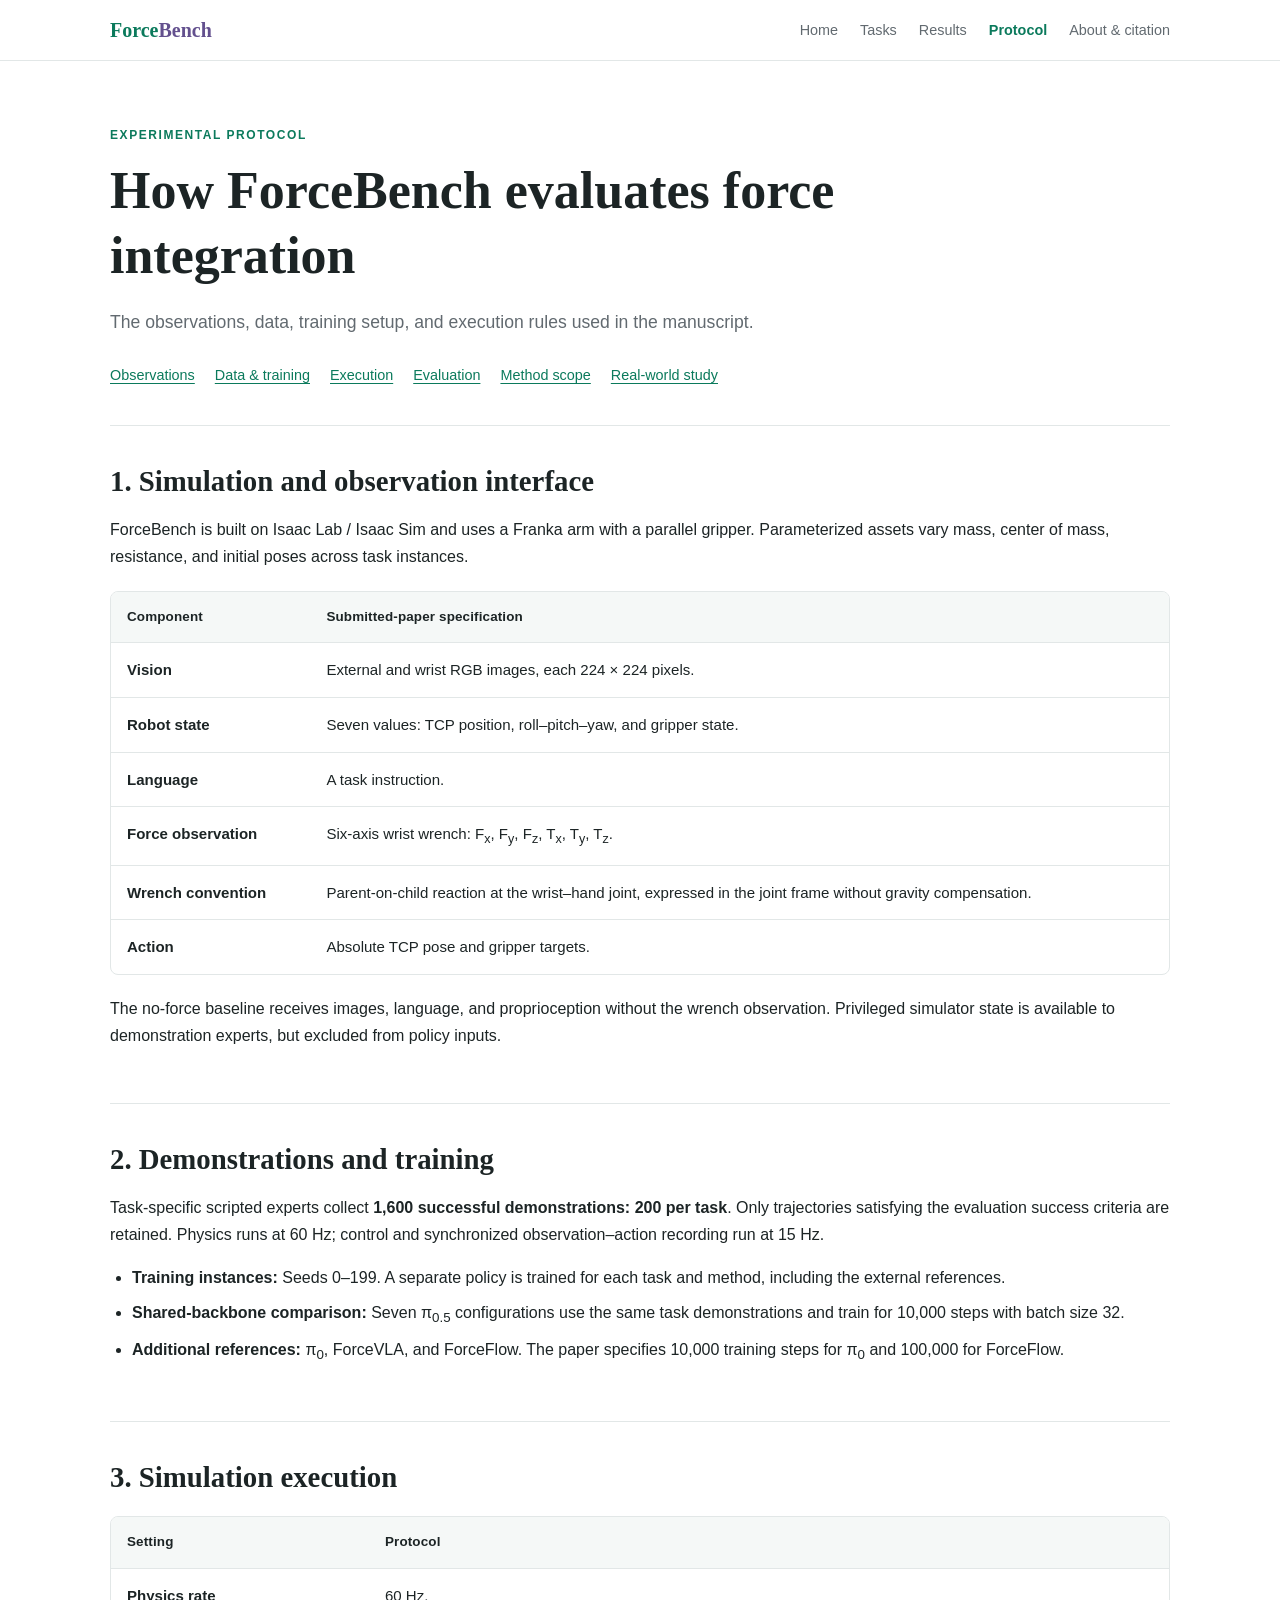
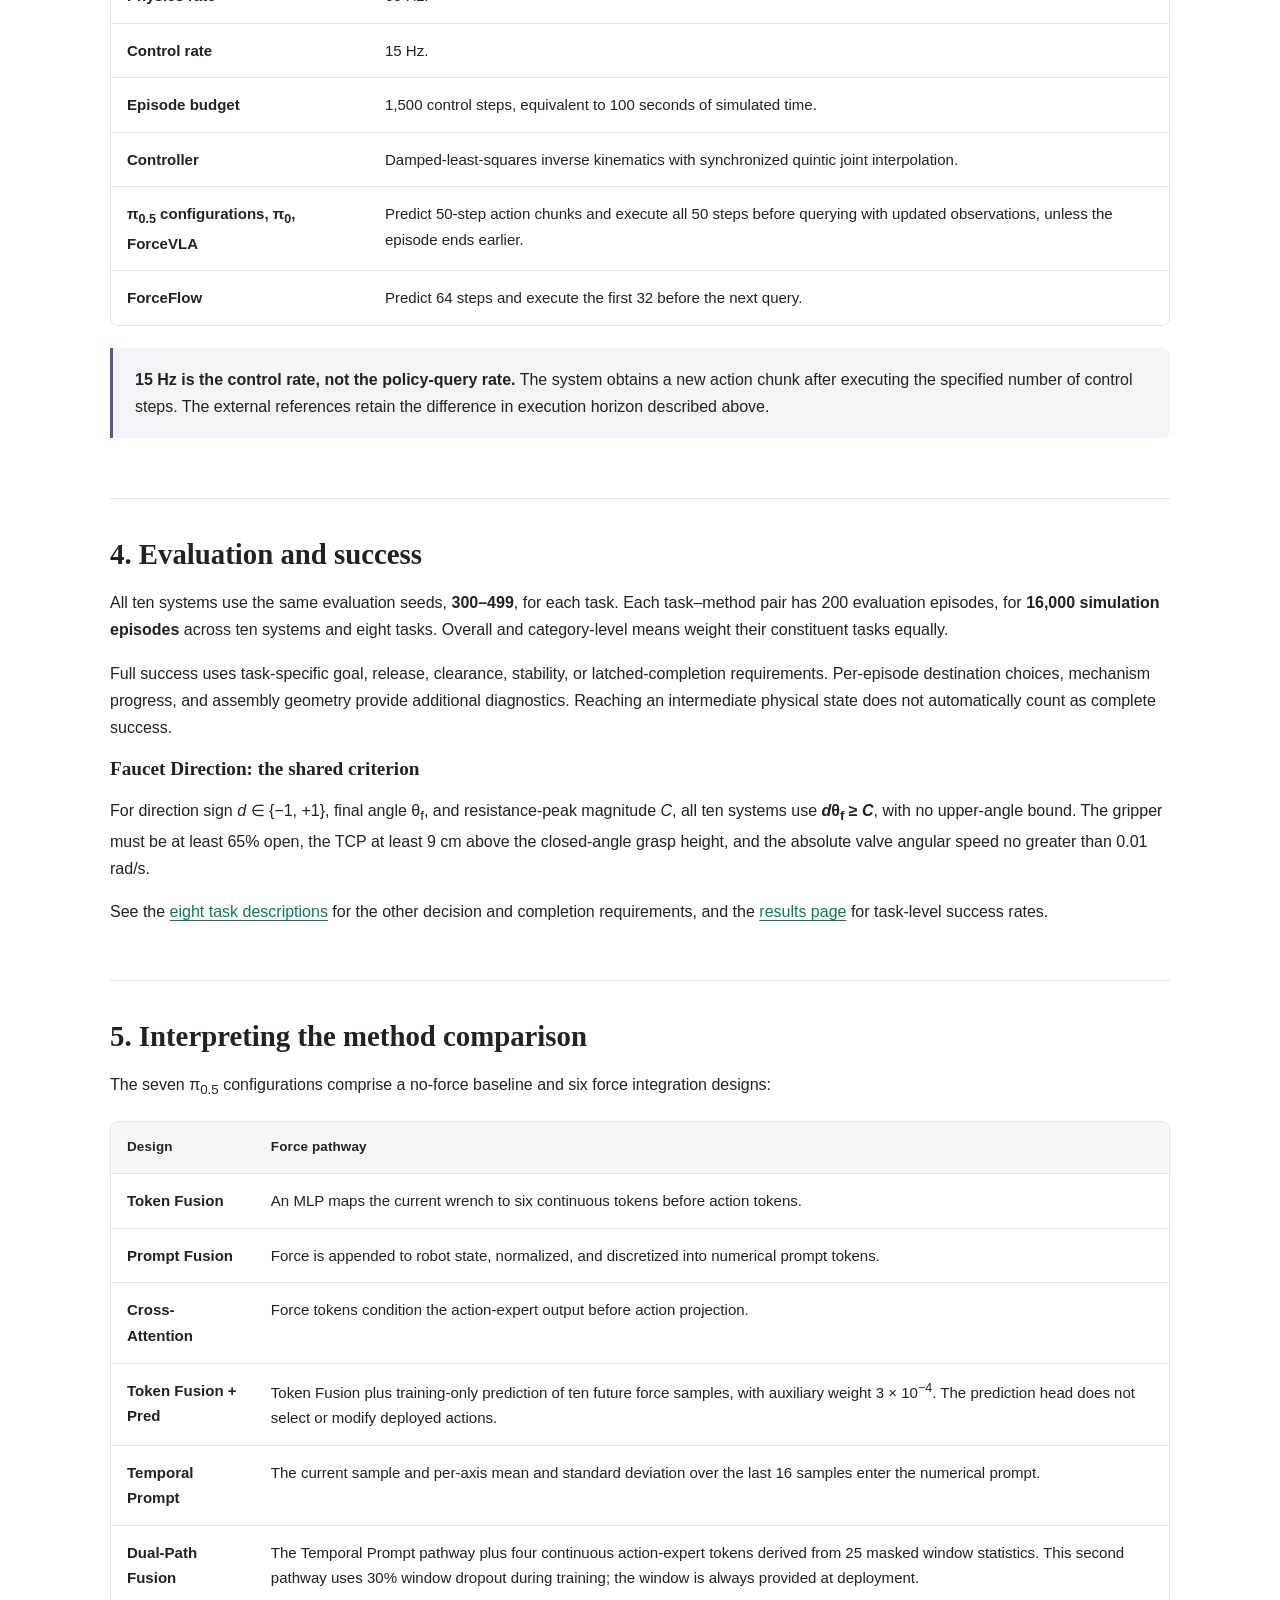
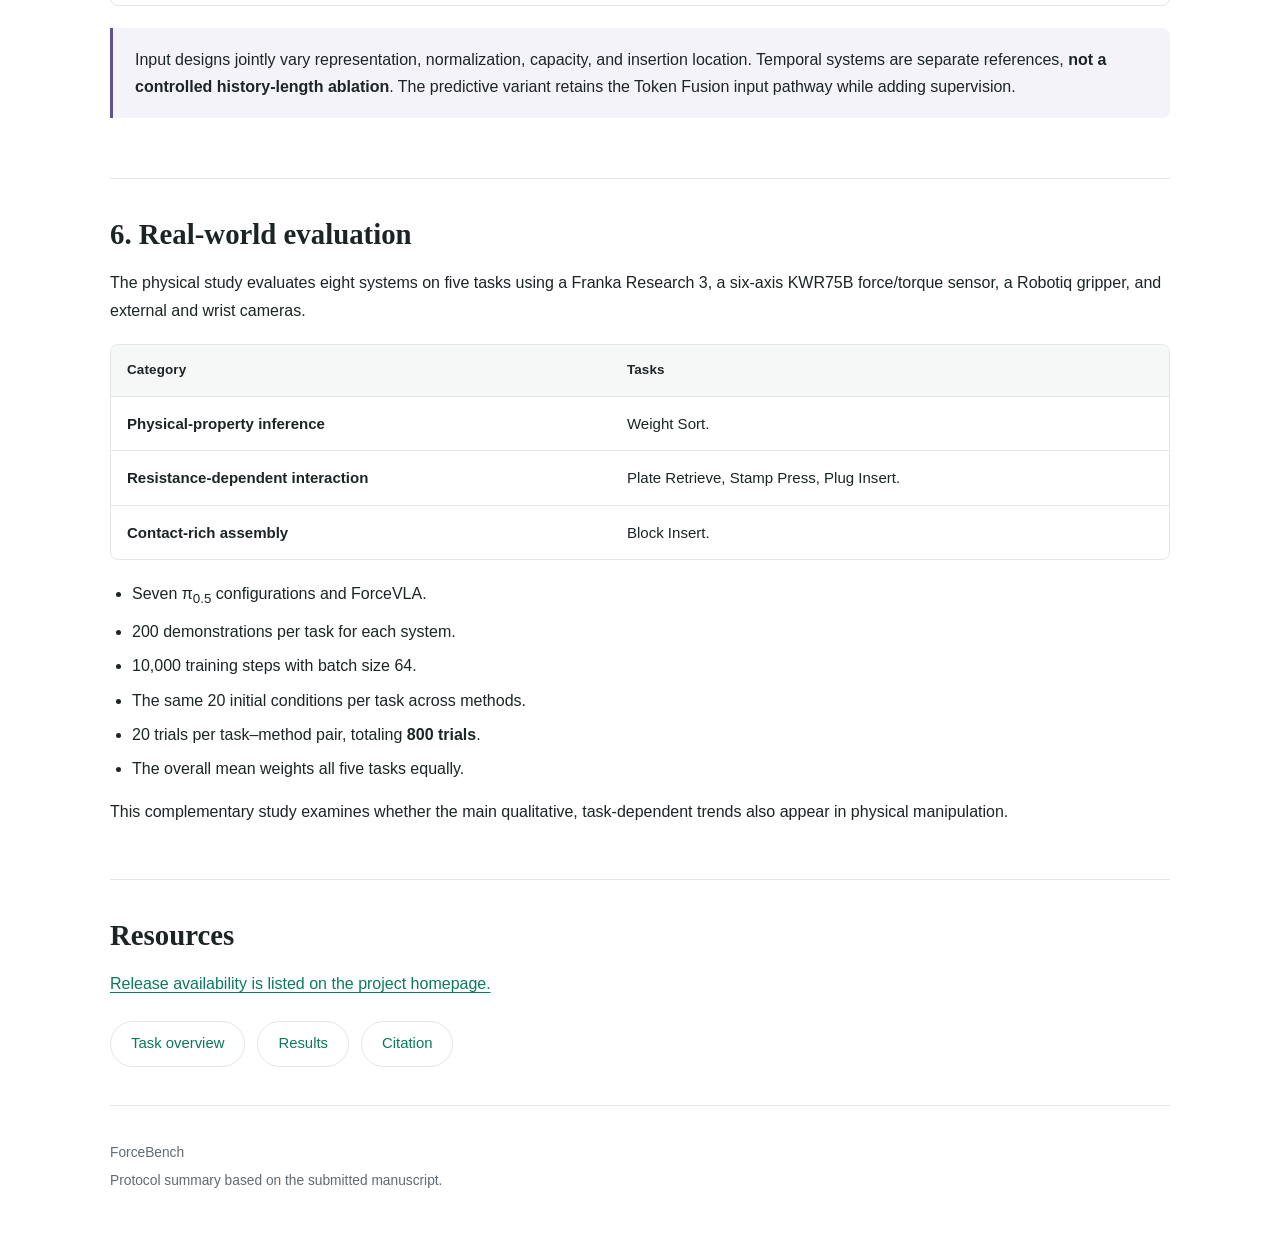
==== commit 8be2c874: "Restore project attribution and remove ICRA submission labels" ====
--- a/doc/index.html
+++ b/doc/index.html
@@ -2,11 +2,11 @@
 <html lang="en">
 <head><meta charset="utf-8"><meta name="viewport" content="width=device-width, initial-scale=1"><title>Experimental Protocol | ForceBench</title><meta name="description" content="ForceBench submitted-paper protocol: observations, data collection, seeded training and evaluation, action chunks, success metrics, and real-world experiments."><link rel="stylesheet" href="../assets/supporting-pages.css"></head>
 <body><a class="skip-link" href="#main">Skip to content</a><nav class="site-nav" aria-label="Main navigation"><div class="wrap nav-inner"><a class="brand" href="../index.html">Force<span>Bench</span></a><div class="nav-links"><a href="../index.html">Home</a><a href="../tasks.html">Tasks</a><a href="../leaderboard.html">Results</a><a href="./index.html" aria-current="page">Protocol</a><a href="../about.html">About &amp; citation</a></div></div></nav>
-<main id="main" class="wrap"><header class="page-hero"><p class="eyebrow">Experimental protocol</p><h1>How ForceBench evaluates force integration</h1><p class="lede">The observations, data, training setup, and execution rules used in the manuscript submitted to ICRA 2027.</p><div class="toc"><a href="#observations">Observations</a><a href="#data">Data &amp; training</a><a href="#execution">Execution</a><a href="#evaluation">Evaluation</a><a href="#methods">Method scope</a><a href="#real-world">Real-world study</a></div></header>
+<main id="main" class="wrap"><header class="page-hero"><p class="eyebrow">Experimental protocol</p><h1>How ForceBench evaluates force integration</h1><p class="lede">The observations, data, training setup, and execution rules used in the manuscript.</p><div class="toc"><a href="#observations">Observations</a><a href="#data">Data &amp; training</a><a href="#execution">Execution</a><a href="#evaluation">Evaluation</a><a href="#methods">Method scope</a><a href="#real-world">Real-world study</a></div></header>
 <section id="observations" class="section"><h2>1. Simulation and observation interface</h2><p>ForceBench is built on Isaac Lab / Isaac Sim and uses a Franka arm with a parallel gripper. Parameterized assets vary mass, center of mass, resistance, and initial poses across task instances.</p><div class="table-wrap"><table><thead><tr><th scope="col">Component</th><th scope="col">Submitted-paper specification</th></tr></thead><tbody><tr><td>Vision</td><td>External and wrist RGB images, each 224 × 224 pixels.</td></tr><tr><td>Robot state</td><td>Seven values: TCP position, roll–pitch–yaw, and gripper state.</td></tr><tr><td>Language</td><td>A task instruction.</td></tr><tr><td>Force observation</td><td>Six-axis wrist wrench: F<sub>x</sub>, F<sub>y</sub>, F<sub>z</sub>, T<sub>x</sub>, T<sub>y</sub>, T<sub>z</sub>.</td></tr><tr><td>Wrench convention</td><td>Parent-on-child reaction at the wrist–hand joint, expressed in the joint frame without gravity compensation.</td></tr><tr><td>Action</td><td>Absolute TCP pose and gripper targets.</td></tr></tbody></table></div><p>The no-force baseline receives images, language, and proprioception without the wrench observation. Privileged simulator state is available to demonstration experts, but excluded from policy inputs.</p></section>
 <section id="data" class="section"><h2>2. Demonstrations and training</h2><p>Task-specific scripted experts collect <strong>1,600 successful demonstrations: 200 per task</strong>. Only trajectories satisfying the evaluation success criteria are retained. Physics runs at 60 Hz; control and synchronized observation–action recording run at 15 Hz.</p><ul class="list"><li><strong>Training instances:</strong> Seeds 0–199. A separate policy is trained for each task and method, including the external references.</li><li><strong>Shared-backbone comparison:</strong> Seven π<sub>0.5</sub> configurations use the same task demonstrations and train for 10,000 steps with batch size 32.</li><li><strong>Additional references:</strong> π<sub>0</sub>, ForceVLA, and ForceFlow. The paper specifies 10,000 training steps for π<sub>0</sub> and 100,000 for ForceFlow.</li></ul></section>
 <section id="execution" class="section"><h2>3. Simulation execution</h2><div class="table-wrap"><table><thead><tr><th scope="col">Setting</th><th scope="col">Protocol</th></tr></thead><tbody><tr><td>Physics rate</td><td>60 Hz.</td></tr><tr><td>Control rate</td><td>15 Hz.</td></tr><tr><td>Episode budget</td><td>1,500 control steps, equivalent to 100 seconds of simulated time.</td></tr><tr><td>Controller</td><td>Damped-least-squares inverse kinematics with synchronized quintic joint interpolation.</td></tr><tr><td>π<sub>0.5</sub> configurations, π<sub>0</sub>, ForceVLA</td><td>Predict 50-step action chunks and execute all 50 steps before querying with updated observations, unless the episode ends earlier.</td></tr><tr><td>ForceFlow</td><td>Predict 64 steps and execute the first 32 before the next query.</td></tr></tbody></table></div><div class="callout"><p><strong>15 Hz is the control rate, not the policy-query rate.</strong> The system obtains a new action chunk after executing the specified number of control steps. The external references retain the difference in execution horizon described above.</p></div></section>
 <section id="evaluation" class="section"><h2>4. Evaluation and success</h2><p>All ten systems use the same evaluation seeds, <strong>300–499</strong>, for each task. Each task–method pair has 200 evaluation episodes, for <strong>16,000 simulation episodes</strong> across ten systems and eight tasks. Overall and category-level means weight their constituent tasks equally.</p><p>Full success uses task-specific goal, release, clearance, stability, or latched-completion requirements. Per-episode destination choices, mechanism progress, and assembly geometry provide additional diagnostics. Reaching an intermediate physical state does not automatically count as complete success.</p><h3>Faucet Direction: the shared criterion</h3><p>For direction sign <em>d</em> ∈ {−1, +1}, final angle θ<sub>f</sub>, and resistance-peak magnitude <em>C</em>, all ten systems use <strong><em>d</em>θ<sub>f</sub> ≥ <em>C</em></strong>, with no upper-angle bound. The gripper must be at least 65% open, the TCP at least 9 cm above the closed-angle grasp height, and the absolute valve angular speed no greater than 0.01 rad/s.</p><p>See the <a href="../tasks.html">eight task descriptions</a> for the other decision and completion requirements, and the <a href="../leaderboard.html">results page</a> for task-level success rates.</p></section>
 <section id="methods" class="section"><h2>5. Interpreting the method comparison</h2><p>The seven π<sub>0.5</sub> configurations comprise a no-force baseline and six force integration designs:</p><div class="table-wrap"><table><thead><tr><th scope="col">Design</th><th scope="col">Force pathway</th></tr></thead><tbody><tr><td>Token Fusion</td><td>An MLP maps the current wrench to six continuous tokens before action tokens.</td></tr><tr><td>Prompt Fusion</td><td>Force is appended to robot state, normalized, and discretized into numerical prompt tokens.</td></tr><tr><td>Cross-Attention</td><td>Force tokens condition the action-expert output before action projection.</td></tr><tr><td>Token Fusion + Pred</td><td>Token Fusion plus training-only prediction of ten future force samples, with auxiliary weight 3 × 10<sup>−4</sup>. The prediction head does not select or modify deployed actions.</td></tr><tr><td>Temporal Prompt</td><td>The current sample and per-axis mean and standard deviation over the last 16 samples enter the numerical prompt.</td></tr><tr><td>Dual-Path Fusion</td><td>The Temporal Prompt pathway plus four continuous action-expert tokens derived from 25 masked window statistics. This second pathway uses 30% window dropout during training; the window is always provided at deployment.</td></tr></tbody></table></div><div class="callout"><p>Input designs jointly vary representation, normalization, capacity, and insertion location. Temporal systems are separate references, <strong>not a controlled history-length ablation</strong>. The predictive variant retains the Token Fusion input pathway while adding supervision.</p></div></section>
 <section id="real-world" class="section"><h2>6. Real-world evaluation</h2><p>The physical study evaluates eight systems on five tasks using a Franka Research 3, a six-axis KWR75B force/torque sensor, a Robotiq gripper, and external and wrist cameras.</p><div class="table-wrap"><table><thead><tr><th scope="col">Category</th><th scope="col">Tasks</th></tr></thead><tbody><tr><td>Physical-property inference</td><td>Weight Sort.</td></tr><tr><td>Resistance-dependent interaction</td><td>Plate Retrieve, Stamp Press, Plug Insert.</td></tr><tr><td>Contact-rich assembly</td><td>Block Insert.</td></tr></tbody></table></div><ul class="list"><li>Seven π<sub>0.5</sub> configurations and ForceVLA.</li><li>200 demonstrations per task for each system.</li><li>10,000 training steps with batch size 64.</li><li>The same 20 initial conditions per task across methods.</li><li>20 trials per task–method pair, totaling <strong>800 trials</strong>.</li><li>The overall mean weights all five tasks equally.</li></ul><p>This complementary study examines whether the main qualitative, task-dependent trends also appear in physical manipulation.</p></section>
-<section id="resources" class="section"><h2>Resources</h2><p><a href="../index.html#resources">Release availability is listed on the project homepage.</a></p><div class="actions"><a class="button" href="../tasks.html">Task overview</a><a class="button" href="../leaderboard.html">Results</a><a class="button" href="../about.html#citation">Citation</a></div></section></main><footer class="footer"><div class="wrap"><p>ForceBench · Submitted to ICRA 2027</p><p>Protocol summary based on the submitted manuscript.</p></div></footer></body></html>
+<section id="resources" class="section"><h2>Resources</h2><p><a href="../index.html#resources">Release availability is listed on the project homepage.</a></p><div class="actions"><a class="button" href="../tasks.html">Task overview</a><a class="button" href="../leaderboard.html">Results</a><a class="button" href="../about.html#citation">Citation</a></div></section></main><footer class="footer"><div class="wrap"><p>ForceBench</p><p>Protocol summary based on the submitted manuscript.</p></div></footer></body></html>
